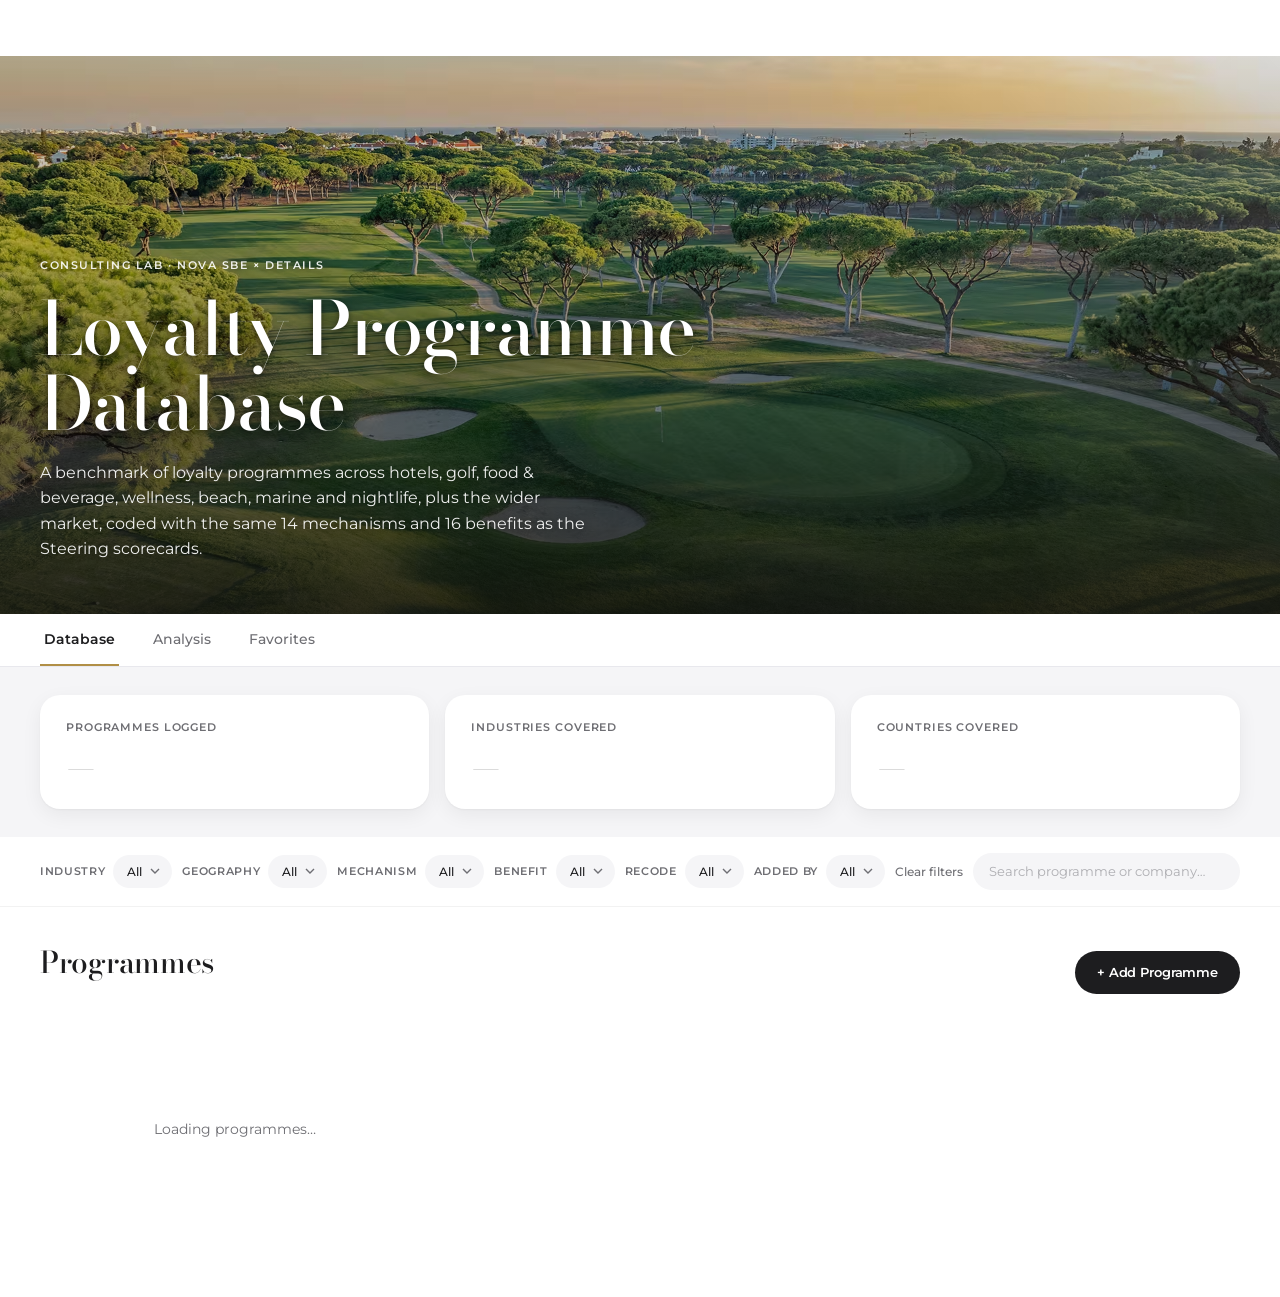
==== index.html @ a4a6e3a8 "Programme page, favorites and database aligned with steering names and scorecard tiers; client-facin" ====
<!DOCTYPE html>
<html lang="en">
<head>
<meta charset="UTF-8" />
<meta name="viewport" content="width=device-width, initial-scale=1.0" />
<title>Database · Details Loyalty Hub</title>
<link rel="stylesheet" href="assets/style.css" />
</head>
<body>

<div id="nav-root"></div>

<header class="hero">
  <img src="assets/hero/from-golf-court.avif" alt="Golf course" />
  <div class="hero-content">
    <div class="hero-eyebrow">Consulting Lab · Nova SBE × Details</div>
    <h1 class="hero-title">Loyalty Programme Database</h1>
    <p class="hero-body">A benchmark of loyalty programmes across hotels, golf, food &amp; beverage, wellness, beach, marine and nightlife, plus the wider market, coded with the same 14 mechanisms and 16 benefits as the Steering scorecards.</p>
  </div>
</header>

<div class="lab-tabs-wrap group-tabs">
  <div class="lab-tabs">
    <span class="lab-tab active">Database</span>
    <a class="lab-tab" href="analysis.html">Analysis</a>
    <a class="lab-tab" href="favorites.html">Favorites</a>
  </div>
</div>

<section class="kpi-bar">
  <div class="kpi-row" id="kpi-row">
    <div class="kpi-item">
      <div class="kpi-label">Programmes Logged</div>
      <div class="kpi-value" id="kpi-total">—</div>
    </div>
    <div class="kpi-item">
      <div class="kpi-label">Industries Covered</div>
      <div class="kpi-value" id="kpi-industries">—</div>
    </div>
    <div class="kpi-item">
      <div class="kpi-label">Countries Covered</div>
      <div class="kpi-value" id="kpi-countries">—</div>
    </div>
  </div>
</section>

<div class="filter-bar-wrap">
  <div class="filter-bar">
    <div class="filter-group">
      <span class="filter-label">Industry</span>
      <select class="filter-select" id="filter-industry"><option value="">All</option></select>
    </div>
    <div class="filter-group">
      <span class="filter-label">Geography</span>
      <select class="filter-select" id="filter-geography"><option value="">All</option></select>
    </div>
    <div class="filter-group">
      <span class="filter-label">Mechanism</span>
      <select class="filter-select" id="filter-type"><option value="">All</option></select>
    </div>
    <div class="filter-group">
      <span class="filter-label">Benefit</span>
      <select class="filter-select" id="filter-benefit"><option value="">All</option></select>
    </div>
    <div class="filter-group" hidden>
      <span class="filter-label">Recode</span>
      <select class="filter-select" id="filter-recode"><option value="">All</option></select>
    </div>
    <div class="filter-group" hidden>
      <span class="filter-label">Added by</span>
      <select class="filter-select" id="filter-added-by"><option value="">All</option></select>
    </div>
    <button class="btn-clear-filters" id="btn-clear-filters" type="button">Clear filters</button>
    <input class="search-input" id="search-input" type="search" placeholder="Search programme or company…" />
  </div>
</div>

<section class="section">
  <div class="section-head">
    <h2 class="section-title">Programmes</h2>
    <div style="display:flex; align-items:center; gap:18px;">
      <span class="section-count" id="section-count"></span>
      <button class="btn-primary" id="btn-add-programme" type="button">+ Add Programme</button>
    </div>
  </div>
  <div id="card-grid" class="compact-card-grid">
    <div class="loading-state">Loading programmes…</div>
  </div>
</section>

<div id="add-programme-root"></div>

<script type="module" src="assets/database.js"></script>
</body>
</html>
---- assets/style.css ----
@import url('https://fonts.googleapis.com/css2?family=Bodoni+Moda:ital,wght@0,400;0,500;0,600;1,400&family=Montserrat:wght@300;400;500;600;700&display=swap');

*, *::before, *::after { box-sizing: border-box; margin: 0; padding: 0; }

:root {
  --bg: #FFFFFF;
  --surface: #FFFFFF;
  --surface-alt: #F5F5F7;
  --dark: #1D1D1F;
  --accent: #B18F46;
  --accent-rgb: 177, 143, 70;
  --meeting: #86775F;
  --meeting-rgb: 134, 119, 95;
  --accent-mid: #93753A;
  --accent-light: #F5EFE1;
  --muted: #6E6E73;
  --muted-light: #AEAEB2;
  --border: #E8E8ED;
  --white: #FFFFFF;
  --red: #D70015;
  --red-light: #FFEEEE;
  --yellow: #B7791F;
  --yellow-light: #FCF1DC;
  --green: #1E7A34;
  --green-light: #E8F5E9;
  --nav-h: 56px;
  --radius: 10px;
  --radius-lg: 20px;
  --shadow: 0 1px 2px rgba(0,0,0,0.04), 0 6px 20px rgba(0,0,0,0.06);
  --shadow-hover: 0 16px 40px rgba(0,0,0,0.12);
  --transition: 0.24s cubic-bezier(0.4, 0, 0.2, 1);
  --font-display: 'Bodoni Moda', Georgia, serif;
  --font-body: 'Montserrat', -apple-system, BlinkMacSystemFont, sans-serif;
}

html { scroll-behavior: smooth; }
body {
  font-family: var(--font-body);
  background: var(--bg);
  color: var(--dark);
  font-size: 14px;
  line-height: 1.6;
  -webkit-font-smoothing: antialiased;
  padding-top: var(--nav-h);
}
a { color: inherit; text-decoration: none; }
img { display: block; width: 100%; height: 100%; object-fit: cover; }
button { cursor: pointer; border: none; background: none; font: inherit; color: inherit; }
input, select, textarea { font: inherit; color: inherit; }
ul { list-style: none; }

.wrap { max-width: 1280px; margin: 0 auto; padding: 0 40px; }

/* ---------- Nav ---------- */
/* Slim top bar at every screen size — the menu button opens the nav drawer (see
   below); the drawer itself, not this bar, holds the actual page links. */
.nav {
  position: fixed; top: 0; left: 0; right: 0; height: 56px;
  background: rgba(255,255,255,0.8); backdrop-filter: blur(20px) saturate(1.6);
  -webkit-backdrop-filter: blur(20px) saturate(1.6);
  box-shadow: 0 1px 0 rgba(0,0,0,0.06);
  z-index: 200;
  display: flex; align-items: center;
}
.nav-inner { width: 100%; margin: 0 auto; padding: 0 20px; display: flex; align-items: center; justify-content: space-between; gap: 24px; }
.nav-left { display: flex; align-items: center; gap: 14px; }
.nav-menu-btn { width: 32px; height: 32px; display: flex; align-items: center; justify-content: center; border-radius: 8px; transition: background var(--transition); }
.nav-menu-btn:hover { background: var(--surface-alt); }
.nav-logo { display: inline-flex; align-items: center; gap: 10px; font-family: var(--font-display); font-size: 19px; font-weight: 600; letter-spacing: -0.01em; color: var(--dark); white-space: nowrap; }
.nav-logo span { color: var(--accent); }
.nav-logo-icon { display: flex; flex-direction: column; justify-content: center; gap: 3px; width: 18px; }
.nav-logo-icon i { display: block; height: 2px; border-radius: 1px; background: var(--dark); }
.nav-logo-icon i:nth-child(1) { width: 100%; }
.nav-logo-icon i:nth-child(2) { width: 70%; }
.nav-logo-icon i:nth-child(3) { width: 100%; }
.nav-right { display: flex; align-items: center; gap: 14px; }

.identity-btn {
  display: flex; align-items: center; gap: 8px;
  padding: 5px 14px 5px 5px; border: none; border-radius: 24px;
  background: var(--surface-alt); transition: background var(--transition);
}
.identity-btn:hover { background: #EAEAEC; }
.identity-avatar {
  width: 26px; height: 26px; border-radius: 50%; background: var(--accent);
  color: var(--white); font-size: 12px;
  display: flex; align-items: center; justify-content: center; font-weight: 700;
  overflow: hidden;
}
.identity-avatar img { width: 100%; height: 100%; object-fit: cover; display: block; }
.identity-name { font-size: 13px; font-weight: 500; color: var(--dark); }

/* ---------- Identity modal ---------- */
.modal-overlay {
  position: fixed; inset: 0; background: rgba(0,0,0,0.35); backdrop-filter: blur(6px);
  display: flex; align-items: center; justify-content: center; z-index: 500; padding: 20px;
}
.modal-overlay[hidden] { display: none; }
.identity-modal {
  background: var(--surface); border-radius: var(--radius-lg); padding: 48px 40px;
  max-width: 420px; width: 100%; text-align: center; box-shadow: var(--shadow-hover);
}
.identity-modal h2 { font-family: var(--font-display); font-size: 30px; font-weight: 500; letter-spacing: -0.01em; margin-bottom: 8px; }
.identity-modal p { color: var(--muted); font-size: 13px; margin-bottom: 28px; }
.identity-grid { display: grid; grid-template-columns: 1fr 1fr; gap: 10px; }
.identity-pick {
  display: flex; flex-direction: column; align-items: center; gap: 8px;
  padding: 18px 8px; border: none; border-radius: var(--radius);
  background: var(--surface-alt); transition: background var(--transition), transform var(--transition);
}
.identity-pick:hover { background: var(--accent-light); transform: translateY(-2px); }
.identity-pick .identity-avatar { width: 36px; height: 36px; font-size: 15px; }
.identity-pick span { font-size: 13px; font-weight: 500; }

/* ---------- Cross-page navigation smoothing ---------- */
/* Same-origin link clicks get a soft cross-fade instead of the default hard white
   flash — a pure progressive enhancement (unsupported browsers just keep the normal
   instant navigation, nothing to feature-detect). The hero additionally gets its own
   transition-name below so, across the three Loyalty Programs pages that all share it,
   the browser treats it as the SAME element continuing across the navigation (its size/
   position animate) rather than cross-fading the whole hero away and back in — that's
   what actually makes switching between Database/Analysis/Favorites feel seamless
   rather than just softened. */
@view-transition {
  navigation: auto;
}

/* ---------- Hero ---------- */
.hero { position: relative; height: 62vh; min-height: 420px; max-height: 620px; overflow: hidden; view-transition-name: page-hero; }
.hero img { width: 100%; height: 100%; object-fit: cover; }
.hero::after {
  content: ''; position: absolute; inset: 0;
  background: linear-gradient(180deg, rgba(20,19,16,0.15) 0%, rgba(20,19,16,0.35) 40%, rgba(20,19,16,0.88) 100%);
}
.hero-content { position: absolute; z-index: 1; bottom: 0; left: 0; right: 0; padding: 0 40px 52px; color: var(--white); max-width: 1280px; margin: 0 auto; }
.hero-eyebrow { font-size: 11px; font-weight: 600; letter-spacing: 0.14em; text-transform: uppercase; color: rgba(255,255,255,0.9); margin-bottom: 16px; text-shadow: 0 1px 10px rgba(0,0,0,0.5); }
.hero-title { font-family: var(--font-display); font-size: clamp(42px, 6vw, 74px); font-weight: 500; line-height: 1.02; letter-spacing: -0.02em; margin-bottom: 18px; max-width: 760px; text-shadow: 0 2px 6px rgba(0,0,0,0.5), 0 8px 30px rgba(0,0,0,0.6); }
.hero-body { font-size: 16px; font-weight: 400; color: rgba(255,255,255,0.92); max-width: 560px; line-height: 1.6; text-shadow: 0 1px 10px rgba(0,0,0,0.45); }

/* ---------- KPI bar ---------- */
.kpi-bar { background: var(--surface-alt); padding: 28px 40px; }
.kpi-row { display: grid; grid-template-columns: repeat(auto-fit, minmax(180px, 1fr)); gap: 16px; max-width: 1280px; margin: 0 auto; }
.kpi-item { background: var(--surface); border-radius: var(--radius-lg); padding: 24px 26px; box-shadow: var(--shadow); }
.kpi-label { font-size: 11px; font-weight: 600; letter-spacing: 0.08em; text-transform: uppercase; color: var(--muted); margin-bottom: 10px; }
.kpi-value { font-family: var(--font-display); font-size: 38px; font-weight: 500; letter-spacing: -0.01em; line-height: 1; color: var(--dark); }

/* ---------- Filter bar ---------- */
.filter-bar-wrap { background: rgba(255,255,255,0.85); backdrop-filter: blur(16px); -webkit-backdrop-filter: blur(16px); box-shadow: 0 1px 0 rgba(0,0,0,0.05); position: sticky; top: var(--nav-h); z-index: 90; }
.filter-bar { display: flex; align-items: center; gap: 10px; padding: 16px 40px; flex-wrap: wrap; max-width: 1280px; margin: 0 auto; }
.filter-group { display: flex; align-items: center; gap: 8px; }
.filter-label { font-size: 11px; font-weight: 600; letter-spacing: 0.06em; text-transform: uppercase; color: var(--muted); white-space: nowrap; }
.filter-select {
  padding: 7px 30px 7px 14px; border: none; border-radius: 20px;
  font-size: 12px; font-weight: 500; color: var(--dark); background: var(--surface-alt) url('data:image/svg+xml;utf8,<svg xmlns="http://www.w3.org/2000/svg" width="10" height="6"><path d="M1 1l4 4 4-4" stroke="%236E6E73" stroke-width="1.4" fill="none"/></svg>') no-repeat right 12px center;
  appearance: none; -webkit-appearance: none; cursor: pointer; max-width: 190px;
}
.search-input {
  flex: 1; min-width: 180px; max-width: 300px; padding: 8px 16px; border: none;
  border-radius: 20px; font-size: 13px; background: var(--surface-alt); outline: none; color: var(--dark);
  transition: background var(--transition); margin-left: auto;
}
.search-input:focus { background: #EAEAEC; }

/* ---------- Data & Insights: Scope multi-select filter + Type legend ---------- */
.scope-filter { position: relative; }
#scope-filter-btn { background-image: none; padding-right: 14px; }
.scope-filter-panel {
  position: absolute; top: calc(100% + 6px); left: 0; z-index: 95; min-width: 280px; max-width: 340px;
  max-height: 340px; overflow-y: auto; background: var(--surface); border: 1px solid var(--border);
  border-radius: var(--radius); padding: 14px; box-shadow: 0 12px 32px rgba(0,0,0,0.14);
}
.type-legend-wrap { max-width: 1280px; margin: 0 auto 4px; padding: 0 40px; }
.type-legend { font-size: 12px; color: var(--muted); line-height: 1.7; }
.type-legend-item { border-bottom: 1px dotted var(--muted-light); }
.type-legend-sep { color: var(--muted-light); }

/* Lightweight CSS-only tooltip (native title/cursor:help is too unreliable across
   browsers to show a real definition on hover) — used for Information Type
   definitions, both in the compact legend and on each Insight's Type badge. */
.has-tooltip, .type-legend-item { position: relative; cursor: default; }
.has-tooltip:hover::after, .type-legend-item:hover::after {
  content: attr(data-tooltip); position: absolute; bottom: 100%; left: 50%;
  transform: translateX(-50%); margin-bottom: 8px; z-index: 60;
  background: var(--dark); color: #fff; padding: 8px 12px; border-radius: 8px;
  font-size: 12px; font-weight: 400; line-height: 1.4; white-space: normal;
  width: max-content; max-width: 220px; text-align: center;
  box-shadow: 0 8px 20px rgba(0,0,0,0.18); pointer-events: none;
}
.has-tooltip:hover::before, .type-legend-item:hover::before {
  content: ''; position: absolute; bottom: 100%; left: 50%; transform: translateX(-50%);
  margin-bottom: 3px; z-index: 60; border: 5px solid transparent; border-top-color: var(--dark);
  pointer-events: none;
}
.has-tooltip[data-tooltip=""]:hover::after, .has-tooltip[data-tooltip=""]:hover::before,
.type-legend-item[data-tooltip=""]:hover::after, .type-legend-item[data-tooltip=""]:hover::before { content: none; }

/* Information Type field (Add/Edit Insight): the chips ARE the selector — see all
   types, hover one for its definition (via .has-tooltip above), click to pick. */
.insight-type-selector { display: flex; flex-wrap: wrap; gap: 6px; margin-top: 2px; }
.insight-type-chip {
  padding: 6px 13px; border-radius: 999px; background: var(--surface-alt); color: var(--muted);
  font-size: 12px; font-weight: 600; cursor: pointer; border: 1px solid transparent;
}
.insight-type-chip:hover { background: var(--border); color: var(--dark); }
.insight-type-chip.active { background: var(--dark); color: #fff; }
.search-input::placeholder { color: var(--muted-light); }
.btn-clear-filters { font-size: 12px; font-weight: 500; color: var(--muted); white-space: nowrap; }
.btn-clear-filters:hover { color: var(--dark); }

/* ---------- Buttons ---------- */
.btn-primary {
  display: inline-flex; align-items: center; gap: 8px; background: var(--dark); color: var(--white);
  padding: 11px 22px; border-radius: 24px; font-size: 13px; letter-spacing: -0.01em; font-weight: 600;
  transition: background var(--transition), transform var(--transition);
}
.btn-primary:hover { background: var(--accent); }
.btn-outline {
  display: inline-flex; align-items: center; gap: 8px; padding: 10px 22px; border: 1.5px solid var(--dark);
  border-radius: 24px; font-size: 13px; letter-spacing: -0.01em; font-weight: 600; color: var(--dark);
  transition: background var(--transition), color var(--transition); background: transparent;
}
.btn-outline:hover { background: var(--dark); color: var(--white); }
.btn-sm { padding: 6px 16px; font-size: 11px; flex-shrink: 0; }
.btn-text { font-size: 13px; font-weight: 500; color: var(--muted); transition: color var(--transition); }
.btn-text:hover { color: var(--dark); }
.btn-danger-text { font-size: 13px; color: var(--red); }
.btn-danger-text:hover { text-decoration: underline; }

/* ---------- Section shell ---------- */
.section { padding: 32px 40px 56px; max-width: 1280px; margin: 0 auto; }
.section-head { display: flex; align-items: baseline; justify-content: space-between; gap: 16px; margin-bottom: 24px; flex-wrap: wrap; }
.section-title { font-family: var(--font-display); font-size: 30px; font-weight: 500; letter-spacing: -0.01em; color: var(--dark); }
.section-count { font-size: 12px; color: var(--muted); }

.empty-state { text-align: center; padding: 80px 20px; color: var(--muted); }
.empty-state p { font-size: 14px; margin-top: 8px; }
.empty-state .em-title { font-family: var(--font-display); font-size: 24px; font-weight: 500; color: var(--dark); }

/* ---------- Modal / Add Programme form ---------- */
.modal-overlay.form-overlay { align-items: flex-start; padding: 40px 20px; overflow-y: auto; }
.form-modal {
  background: var(--surface); border-radius: var(--radius-lg); max-width: 880px; width: 100%;
  box-shadow: var(--shadow-hover); margin: auto;
}
.form-modal-head { display: flex; align-items: center; justify-content: space-between; padding: 26px 36px; }
.form-modal-head h2 { font-family: var(--font-display); font-size: 24px; font-weight: 500; letter-spacing: -0.005em; }
.form-modal-close { font-size: 22px; color: var(--muted); line-height: 1; padding: 4px; }
.form-modal-close:hover { color: var(--dark); }
.form-modal-body { padding: 8px 36px 32px; max-height: 70vh; overflow-y: auto; }
.form-modal-foot { display: flex; align-items: center; justify-content: flex-end; gap: 12px; padding: 20px 36px; background: var(--surface-alt); border-radius: 0 0 var(--radius-lg) var(--radius-lg); }

.form-section-label {
  font-size: 11px; font-weight: 700; letter-spacing: 0.06em; text-transform: uppercase;
  color: var(--accent); margin: 28px 0 14px;
}
.form-section-label:first-child { margin-top: 0; }
.form-grid { display: grid; grid-template-columns: 1fr 1fr; gap: 14px 16px; }
.form-field { display: flex; flex-direction: column; gap: 6px; }
.form-field[hidden] { display: none; } /* [hidden] alone loses the specificity tie against .form-field's own display */
.form-field.full { grid-column: 1 / -1; }
.form-field label { font-size: 12px; font-weight: 500; color: var(--muted); letter-spacing: -0.005em; }
.form-field input, .form-field select, .form-field textarea {
  padding: 10px 14px; border: none; border-radius: var(--radius);
  background: var(--surface-alt); font-size: 13px; color: var(--dark); outline: none;
  transition: background var(--transition), box-shadow var(--transition); width: 100%;
}
.form-field select {
  appearance: none; -webkit-appearance: none;
  background-image: url('data:image/svg+xml;utf8,<svg xmlns="http://www.w3.org/2000/svg" width="10" height="6"><path d="M1 1l4 4 4-4" stroke="%236E6E73" stroke-width="1.4" fill="none"/></svg>');
  background-repeat: no-repeat; background-position: right 14px center;
}
.form-field textarea { resize: vertical; min-height: 64px; font-family: inherit; }
.form-field input:focus, .form-field select:focus, .form-field textarea:focus { background: var(--white); box-shadow: 0 0 0 2px var(--dark); }

/* ---------- Rich-text field (Add/Edit Insight: Main Insight / Source Detail) ---------- */
.rich-text-toolbar { display: flex; gap: 4px; margin-bottom: 6px; }
.rich-text-toolbar button {
  padding: 5px 10px; border-radius: 6px; background: var(--surface-alt); color: var(--muted);
  font-size: 12px; font-weight: 600; cursor: pointer;
}
.rich-text-toolbar button:hover { background: var(--border); color: var(--dark); }
.rich-text-editable {
  padding: 12px 14px; border-radius: var(--radius); background: var(--surface-alt);
  font-size: 13px; color: var(--dark); line-height: 1.6; overflow-y: auto; max-height: 340px;
}
.rich-text-editable:focus { background: var(--white); box-shadow: 0 0 0 2px var(--dark); outline: none; }
/* Belt-and-suspenders on top of the paste-as-plain-text handler in richText.js: any
   inline font-family/size that still makes it into the DOM (legacy saved content,
   an edge case the paste handler misses) is overridden so every field always
   renders in the app's one editor font, never something brought in from outside. */
.rich-text-editable, .rich-text-editable *,
.rich-text-display, .rich-text-display * { font-family: inherit !important; font-size: inherit !important; }
.rich-text-editable p { margin: 0 0 10px; }
.rich-text-editable p:last-child { margin-bottom: 0; }
.rich-text-editable ul, .rich-text-editable ol { margin: 0 0 10px 20px; }
.rich-text-editable ul { list-style: disc; } /* the app resets ul{list-style:none} globally */
.rich-text-editable ol { list-style: decimal; }
.rich-text-editable li { margin-bottom: 2px; }

/* Read-only rendering of the same rich content on the Insight Detail page */
.rich-text-display { font-size: 14px; line-height: 1.6; color: var(--dark); }
.rich-text-display p { margin: 0 0 12px; }
.rich-text-display p:last-child { margin-bottom: 0; }
.rich-text-display ul, .rich-text-display ol { margin: 0 0 12px 20px; }
.rich-text-display ul { list-style: disc; }
.rich-text-display ol { list-style: decimal; }
.rich-text-display li { margin-bottom: 2px; }

/* ---------- Source picker (Add/Edit Insight: searchable combobox) ---------- */
.source-picker { position: relative; }
.source-picker-controls { display: flex; align-items: center; gap: 8px; }
.source-picker-controls #source-search { flex: 1; min-width: 0; }
.source-picker-controls .source-picker-sort {
  flex: none; width: auto; max-width: 150px; padding: 7px 26px 7px 12px; border: none; border-radius: 20px;
  font-size: 12px; font-weight: 500; color: var(--dark); background: var(--surface-alt) url('data:image/svg+xml;utf8,<svg xmlns="http://www.w3.org/2000/svg" width="10" height="6"><path d="M1 1l4 4 4-4" stroke="%236E6E73" stroke-width="1.4" fill="none"/></svg>') no-repeat right 10px center;
  appearance: none; -webkit-appearance: none; cursor: pointer;
}
.source-picker-dropdown {
  position: absolute; top: calc(100% + 4px); left: 0; right: 0; z-index: 40;
  max-height: 260px; overflow-y: auto; background: var(--white); border-radius: var(--radius);
  box-shadow: 0 12px 32px rgba(0,0,0,0.14);
}
.source-picker-option { padding: 9px 14px; cursor: pointer; }
.source-picker-option:hover, .source-picker-option.active { background: var(--surface-alt); }
.source-picker-option-name { font-size: 13px; color: var(--dark); }
.source-picker-option-meta { font-size: 11px; color: var(--muted); margin-top: 2px; }
.source-picker-empty { padding: 10px 14px; font-size: 12px; color: var(--muted); }
.source-picker-group-label {
  padding: 8px 14px 4px; font-size: 10px; font-weight: 600; letter-spacing: 0.04em;
  text-transform: uppercase; color: var(--muted-light);
}

/* ---------- Visual/Evidence upload (Add/Edit Insight: optional image) ---------- */
.visual-evidence-drop {
  border: 1.5px dashed var(--border); border-radius: var(--radius); padding: 24px;
  text-align: center; background: var(--surface-alt); cursor: pointer;
}
.visual-evidence-drop.drag-over { border-color: var(--dark); background: var(--white); }
.visual-evidence-drop p { font-size: 13px; color: var(--muted); margin: 0 0 4px; }
.visual-evidence-browse { color: var(--accent); text-decoration: underline; }
.visual-evidence-preview img { max-width: 100%; max-height: 280px; border-radius: var(--radius); display: block; background: var(--surface-alt); }
.visual-evidence-preview .btn-text { margin-top: 8px; }

.tier-rows { display: flex; flex-direction: column; gap: 10px; }
.tier-row { display: grid; grid-template-columns: 1fr 160px auto; gap: 12px; align-items: center; }
.tier-row input { padding: 9px 14px; border: none; border-radius: var(--radius); background: var(--surface-alt); font-size: 13px; outline: none; }
.tier-row input:focus { box-shadow: 0 0 0 2px var(--dark); background: var(--white); }
.tier-remove { color: var(--muted); font-size: 18px; padding: 4px 8px; }
.tier-remove:hover { color: var(--red); }
.btn-add-tier { align-self: flex-start; font-size: 12px; font-weight: 600; color: var(--accent); background: var(--accent-light); padding: 8px 16px; border-radius: 20px; margin-top: 4px; }
.btn-add-tier:hover { background: #EDE1C6; }

.tier-row-v2 { display: grid; grid-template-columns: 1.4fr 90px 70px 1.1fr 1.3fr 1.4fr auto; gap: 10px; align-items: center; }
.tier-row-v2 input, .tier-row-v2 select {
  padding: 9px 12px; border: none; border-radius: var(--radius); background: var(--surface-alt);
  font-size: 12px; outline: none; width: 100%;
}
.tier-row-v2 input:focus, .tier-row-v2 select:focus { box-shadow: 0 0 0 2px var(--dark); background: var(--white); }

.feature-row { display: grid; grid-template-columns: 1fr auto; gap: 12px; align-items: center; }
.feature-row input { padding: 9px 14px; border: none; border-radius: var(--radius); background: var(--surface-alt); font-size: 13px; outline: none; width: 100%; }
.feature-row input:focus { box-shadow: 0 0 0 2px var(--dark); background: var(--white); }

.mech-block { padding: 16px; background: var(--surface-alt); border-radius: var(--radius); margin-bottom: 4px; }

/* ---------- Likes ---------- */
.like-chip { display: inline-flex; align-items: center; gap: 4px; }
.like-heart {
  display: inline-flex; align-items: center; gap: 3px; padding: 3px 6px; border-radius: 12px;
  font-size: 11px; color: var(--muted); transition: background var(--transition), transform var(--transition);
}
.like-heart:hover { background: var(--surface-alt); transform: scale(1.08); }
.heart-icon { display: block; flex-shrink: 0; }
.heart-count { font-weight: 600; font-size: 10px; }
.record-tier-table .like-heart { padding: 3px 6px; }
.like-target-display { font-size: 14px; font-weight: 600; padding: 10px 14px; background: var(--surface-alt); border-radius: var(--radius); }

.form-error { font-size: 12px; color: var(--red); background: var(--red-light); padding: 10px 14px; border-radius: var(--radius); margin-bottom: 16px; }
.form-error[hidden] { display: none; }

/* ---------- Record sheet (programme detail) ---------- */
.record-head {
  background: var(--surface); padding: 40px 40px 28px;
}
.record-head-inner { max-width: 1280px; margin: 0 auto; }
.record-back { font-size: 13px; font-weight: 500; color: var(--muted); margin-bottom: 18px; display: inline-flex; align-items: center; gap: 6px; }
.record-back:hover { color: var(--dark); }
.record-top { display: flex; align-items: flex-start; justify-content: space-between; gap: 20px; flex-wrap: wrap; }
.record-title { font-family: var(--font-display); font-size: 38px; font-weight: 500; letter-spacing: -0.01em; margin-bottom: 6px; }
.record-sub { font-size: 13px; color: var(--muted); }
.record-actions { display: flex; gap: 10px; }

.record-body { max-width: 1280px; margin: 0 auto; padding: 32px 40px 100px; }
.record-block { background: var(--surface); border-radius: var(--radius-lg); box-shadow: var(--shadow); padding: 28px 30px; margin-bottom: 18px; }
.record-block h3 { font-family: var(--font-display); font-size: 19px; font-weight: 500; letter-spacing: -0.005em; color: var(--accent); margin-bottom: 20px; }
.record-grid { display: grid; grid-template-columns: repeat(2, 1fr); gap: 20px 28px; }
.record-field { display: flex; flex-direction: column; gap: 5px; }
.record-field.full { grid-column: 1 / -1; }
.record-field label { font-size: 10px; font-weight: 600; letter-spacing: 0.06em; text-transform: uppercase; color: var(--muted); }
.record-field .value { font-size: 14px; color: var(--dark); min-height: 20px; overflow-wrap: anywhere; }
.record-field .value.empty { color: var(--muted-light); font-style: italic; }
.record-field.editing input, .record-field.editing select, .record-field.editing textarea {
  padding: 9px 12px; border: none; border-radius: var(--radius);
  background: var(--surface-alt); font-size: 13px; outline: none; width: 100%;
}
.record-field.editing input:focus, .record-field.editing select:focus, .record-field.editing textarea:focus { box-shadow: 0 0 0 2px var(--dark); background: var(--white); }
.record-field.editing select { appearance: none; -webkit-appearance: none; background-image: url('data:image/svg+xml;utf8,<svg xmlns="http://www.w3.org/2000/svg" width="10" height="6"><path d="M1 1l4 4 4-4" stroke="%236E6E73" stroke-width="1.4" fill="none"/></svg>'); background-repeat: no-repeat; background-position: right 12px center; }

.record-tier-table { width: 100%; border-collapse: collapse; }
.record-tier-table th { text-align: left; font-size: 10px; font-weight: 600; letter-spacing: 0.06em; text-transform: uppercase; color: var(--muted); padding: 0 12px 10px; }
.record-tier-table td { padding: 12px; font-size: 13px; }
.record-tier-table tbody tr:nth-child(odd) { background: var(--surface-alt); }
.record-tier-table tbody tr:first-child td { border-top-left-radius: var(--radius); border-bottom-left-radius: var(--radius); }
.record-tier-table tbody tr td:first-child { border-top-left-radius: var(--radius); border-bottom-left-radius: var(--radius); }
.record-tier-table tbody tr td:last-child { border-top-right-radius: var(--radius); border-bottom-right-radius: var(--radius); }
.record-tier-table .tier-order-num { color: var(--muted); }

.loading-state, .error-state { text-align: center; padding: 100px 20px; color: var(--muted); }
.error-state { color: var(--red); }

/* ---------- Coming soon placeholder ---------- */
.placeholder-hero { padding: 140px 40px 160px; text-align: center; }
.placeholder-hero .tag { font-size: 11px; font-weight: 600; letter-spacing: 0.14em; text-transform: uppercase; color: var(--muted); margin-bottom: 20px; }
.placeholder-hero h1 { font-family: var(--font-display); font-size: clamp(38px, 6vw, 62px); font-weight: 400; letter-spacing: -0.02em; margin-bottom: 20px; }
.placeholder-hero p { color: var(--muted); font-size: 15px; max-width: 460px; margin: 0 auto; line-height: 1.7; }

/* ---------- Toast ---------- */
.toast {
  position: fixed; bottom: 28px; left: 50%; transform: translateX(-50%) translateY(20px);
  background: var(--dark); color: var(--white); padding: 14px 26px; border-radius: 24px;
  font-size: 13px; font-weight: 500; z-index: 600; opacity: 0; pointer-events: none; transition: all var(--transition);
  box-shadow: var(--shadow-hover);
}
.toast.show { opacity: 1; transform: translateX(-50%) translateY(0); }
.toast.error { background: var(--red); }

/* ---------- Generic badges ---------- */
.badge {
  display: inline-flex; align-items: center; font-size: 10px; font-weight: 600;
  letter-spacing: 0.04em; text-transform: uppercase; padding: 5px 12px; border-radius: 20px;
  white-space: nowrap;
}
.badge-green { color: var(--accent); background: var(--accent-light); }
.badge-muted { color: var(--muted); background: var(--surface-alt); }
.badge-red { color: var(--red); background: var(--red-light); }
.badge-yellow { color: var(--yellow); background: var(--yellow-light); }
.badge-meeting { color: var(--meeting); background: rgba(var(--meeting-rgb), 0.14); }
.badge-dark { color: var(--white); background: var(--dark); }

/* ---------- Page header (utility pages: Sources, Figures, Tasks) ---------- */
.page-header { padding: 36px 40px 22px; background: var(--surface); }
.page-header-inner { max-width: 1280px; margin: 0 auto; display: flex; align-items: flex-end; justify-content: space-between; gap: 20px; flex-wrap: wrap; }
.page-header h1 { font-family: var(--font-display); font-size: clamp(30px, 4.5vw, 46px); font-weight: 500; letter-spacing: -0.01em; margin-bottom: 8px; }
.page-header p { color: var(--muted); font-size: 13px; max-width: 640px; }

/* Compact variant — pages built around one big full-height canvas (the map)
   need the chrome above it kept to a minimum; the full .page-header is right
   for a page that's mostly a scrolling list (Settings, Sources, Figures). */
.page-header-compact { padding: 16px 40px; }
.page-header-compact .page-header-inner { align-items: center; }
.page-header-compact h1 { font-size: clamp(19px, 2.2vw, 23px); margin-bottom: 2px; }
.page-header-compact p { font-size: 12px; max-width: 520px; }

/* ---------- Source / Figure list rows ---------- */
.list-rows { display: flex; flex-direction: column; gap: 14px; }
a.list-row { transition: transform var(--transition), box-shadow var(--transition); }
a.list-row:hover { box-shadow: 0 6px 20px rgba(0,0,0,0.08); transform: translateY(-1px); }
.list-row { background: var(--surface); border-radius: var(--radius-lg); box-shadow: var(--shadow); padding: 18px 22px; }
.list-row-top { display: flex; align-items: flex-start; justify-content: space-between; gap: 14px; margin-bottom: 8px; }
/* Sans-serif, not the editorial display face — a scannable research-tool list, not a
   magazine. Applies wherever .list-row is still used (Sources, Saved Reports, the
   Source Detail page's own Insights list); Favorites and Data & Insights have moved
   to .compact-card below and don't use this class any more. */
.list-row-title { font-family: var(--font-body); font-size: 15px; font-weight: 600; letter-spacing: -0.002em; }
.list-row-body { font-size: 13px; color: var(--dark); line-height: 1.7; }
.list-row-meta { display: flex; flex-wrap: wrap; gap: 6px 16px; margin-top: 12px; font-size: 11px; color: var(--muted); }
.list-row-meta a { color: var(--accent); font-weight: 500; }
.figure-value { font-family: var(--font-display); font-size: 30px; font-weight: 500; letter-spacing: -0.01em; color: var(--dark); line-height: 1; }

/* ---------- Compact card (Programmes database) ----------
   Programmes are the primary objects browsed here, so they stay card-based — just
   denser than the old .programme-card: smaller padding, a sans-serif title (not the
   editorial display face), a small logo/initial and one secondary line, badges for
   the rest. A narrower minmax than a plain 4-up grid so ~3 columns fit at typical
   widths, without hard-coding a column count that breaks on other viewports. */
.compact-card-grid { display: grid; grid-template-columns: repeat(auto-fill, minmax(320px, 1fr)); gap: 14px; }
.compact-card {
  display: block; background: var(--surface); border-radius: var(--radius); box-shadow: var(--shadow);
  padding: 14px 16px; cursor: pointer; text-decoration: none; color: inherit;
  transition: transform var(--transition), box-shadow var(--transition);
}
.compact-card:hover { box-shadow: var(--shadow-hover); transform: translateY(-2px); }
.compact-card-head { display: flex; align-items: flex-start; gap: 10px; }
.compact-card-logo, .compact-card-logo-fallback { width: 30px; height: 30px; border-radius: 8px; flex-shrink: 0; }
.compact-card-logo { overflow: hidden; background: transparent; }
.compact-card-logo img { width: 100%; height: 100%; object-fit: contain; }
.compact-card-logo-fallback {
  background: var(--surface-alt); color: var(--muted); font-family: var(--font-body);
  font-size: 12px; font-weight: 700; display: flex; align-items: center; justify-content: center;
}
.compact-card-body { min-width: 0; flex: 1; }
.compact-card-title {
  font-family: var(--font-body); font-size: 13.5px; font-weight: 600; line-height: 1.4; color: var(--dark);
  display: -webkit-box; -webkit-line-clamp: 2; -webkit-box-orient: vertical; overflow: hidden;
}
.compact-card-sub { font-size: 11.5px; color: var(--muted); margin-top: 3px; white-space: nowrap; overflow: hidden; text-overflow: ellipsis; }
.compact-card-meta { display: flex; flex-wrap: wrap; gap: 5px; margin-top: 9px; }
.compact-card-meta .badge { font-size: 9px; padding: 3px 8px; }

/* ---------- Library row (Favorites, Data & Insights) ----------
   No card/container per item on purpose — a research-library reading list, not a
   dashboard grid: one horizontal row, a hairline separator, generous whitespace.
   Hover adds a soft highlight (affordance that the row is clickable) without ever
   boxing an individual row in a border. */
.lib-list { display: flex; flex-direction: column; }
.lib-row {
  display: flex; align-items: center; gap: 14px;
  padding: 13px 10px; margin: 0 -10px; border-bottom: 1px solid var(--border);
  cursor: pointer; text-decoration: none; color: inherit; border-radius: var(--radius);
  transition: background var(--transition);
}
.lib-row:hover { background: var(--surface-alt); }
.lib-row:last-child { border-bottom: none; }
.lib-row-logo, .lib-row-logo-fallback { width: 32px; height: 32px; border-radius: 8px; flex-shrink: 0; }
.lib-row-logo { overflow: hidden; background: var(--surface-alt); }
.lib-row-logo img { width: 100%; height: 100%; object-fit: contain; }
.lib-row-logo-fallback {
  background: var(--surface-alt); color: var(--muted); font-family: var(--font-body);
  font-size: 13px; font-weight: 700; display: flex; align-items: center; justify-content: center;
}
.lib-row-body { min-width: 0; flex: 1; }
.lib-row-title {
  font-family: var(--font-body); font-size: 14px; font-weight: 600; color: var(--dark); line-height: 1.4;
  overflow: hidden; text-overflow: ellipsis; white-space: nowrap;
}
.lib-row-sub { font-size: 12px; color: var(--muted); margin-top: 2px; overflow: hidden; text-overflow: ellipsis; white-space: nowrap; }
.lib-row-meta { flex-shrink: 0; display: flex; align-items: center; gap: 6px; }
.lib-row-meta .badge { font-size: 9px; padding: 3px 8px; }

/* ---------- Favorites: entries inside the detail modal (openFavoriteDetailModal) ----------
   The overview is .compact-card above; this is what a card expands into on click. */
.favorite-entries { margin-top: 14px; display: flex; flex-direction: column; gap: 12px; }
.favorite-entry { padding-top: 12px; border-top: 1px solid var(--border); }
.favorite-entry:first-child { padding-top: 0; border-top: none; }
.favorite-entry-head { display: flex; align-items: center; flex-wrap: wrap; gap: 8px; margin-bottom: 6px; }
.favorite-entry-person { font-size: 11px; font-weight: 700; letter-spacing: 0.04em; text-transform: uppercase; color: var(--accent-mid); }
.favorite-entry-desc { font-size: 13px; color: var(--dark); line-height: 1.6; }
.favorite-entry-notes { font-size: 12px; color: var(--muted); line-height: 1.6; margin-top: 4px; }
.favorite-programme-link { color: var(--accent); }
.favorite-programme-link:hover { text-decoration: underline; }

/* ---------- Agenda (meetings + deliverables) ---------- */
.agenda-month-label { font-size: 11px; font-weight: 700; letter-spacing: 0.1em; text-transform: uppercase; color: var(--muted); margin: 28px 0 12px; }
.agenda-month-label:first-child { margin-top: 0; }
.agenda-row {
  display: flex; align-items: center; gap: 18px; padding: 16px 20px; background: var(--surface);
  border-radius: var(--radius-lg); box-shadow: var(--shadow); margin-bottom: 8px;
}
.agenda-date-block { width: 54px; text-align: center; flex-shrink: 0; }
.agenda-date-day { font-family: var(--font-display); font-size: 23px; font-weight: 600; line-height: 1; }
.agenda-date-mon { font-size: 10px; font-weight: 600; letter-spacing: 0.06em; text-transform: uppercase; color: var(--muted); }
.agenda-info { flex: 1; min-width: 0; }
.agenda-title { font-size: 14px; font-weight: 600; margin-bottom: 3px; }
.agenda-sub { font-size: 12px; color: var(--muted); }
.agenda-countdown { font-size: 11px; font-weight: 500; color: var(--muted); white-space: nowrap; }
.agenda-countdown.soon { color: var(--accent); font-weight: 700; }

/* ---------- Meeting polls ---------- */
.poll-card { background: var(--surface); border-radius: var(--radius-lg); box-shadow: var(--shadow); padding: 24px 26px; margin-bottom: 14px; }
.poll-card.closed { opacity: 0.6; }
.poll-head { display: flex; align-items: flex-start; justify-content: space-between; gap: 14px; margin-bottom: 6px; }
.poll-title { font-family: var(--font-display); font-size: 20px; font-weight: 500; letter-spacing: -0.005em; }
.poll-desc { font-size: 12px; color: var(--muted); margin-bottom: 16px; }

/* When2Meet-style availability grid: one column per day, one row per slot. */
.poll-grid-wrap { overflow-x: auto; padding-bottom: 4px; }
.poll-grid { border-collapse: separate; border-spacing: 4px; }
.poll-grid-corner { min-width: 52px; }
.poll-grid-daycol { min-width: 56px; text-align: center; padding-bottom: 6px; }
.poll-grid-day-label { display: flex; flex-direction: column; line-height: 1.3; margin-bottom: 4px; }
.poll-grid-day-label span:first-child { font-size: 9px; font-weight: 700; letter-spacing: 0.06em; text-transform: uppercase; color: var(--muted); }
.poll-grid-day-label span:last-child { font-family: var(--font-display); font-size: 16px; font-weight: 600; color: var(--dark); }
.poll-grid-day-toggle { font-size: 9px; font-weight: 600; color: var(--accent-mid); background: var(--accent-light); padding: 3px 8px; border-radius: 10px; white-space: nowrap; }
.poll-grid-day-toggle:hover { background: #EDE1C6; }
.poll-grid-time { font-size: 11px; color: var(--muted); font-weight: 500; white-space: nowrap; padding-right: 8px; text-align: right; }
.poll-grid-cell-wrap { padding: 0; }
.poll-grid-cell {
  width: 48px; height: 28px; border-radius: 6px; background: var(--surface-alt);
  font-size: 11px; font-weight: 700; color: var(--accent-mid);
  transition: transform var(--transition), box-shadow var(--transition);
}
.poll-grid-cell:hover:not(:disabled) { transform: scale(1.08); box-shadow: var(--shadow); }
.poll-grid-cell.mine { box-shadow: inset 0 0 0 2px var(--dark); }
.poll-grid-cell:disabled { cursor: default; }

.poll-top { display: flex; align-items: center; flex-wrap: wrap; gap: 8px; margin-bottom: 16px; }
.poll-top-label { font-size: 10px; font-weight: 700; letter-spacing: 0.06em; text-transform: uppercase; color: var(--muted); }
.poll-top-chip { font-size: 11px; font-weight: 600; color: var(--accent-mid); background: var(--accent-light); padding: 5px 12px; border-radius: 14px; white-space: nowrap; }
.poll-actions { display: flex; align-items: center; gap: 16px; margin-top: 18px; padding-top: 16px; border-top: 1px solid var(--border); }
.poll-actions .btn-primary { margin-left: auto; }

.schedule-suggestions { display: flex; flex-direction: column; gap: 8px; }
.schedule-suggestion {
  display: flex; align-items: center; gap: 12px; width: 100%; padding: 12px 16px;
  background: var(--surface-alt); border-radius: var(--radius); text-align: left;
  transition: background var(--transition);
}
.schedule-suggestion:hover { background: var(--accent-light); }
.schedule-suggestion-rank {
  width: 20px; height: 20px; border-radius: 50%; background: var(--dark); color: var(--white);
  font-size: 11px; font-weight: 700; display: flex; align-items: center; justify-content: center; flex-shrink: 0;
}
.schedule-suggestion-main { flex: 1; min-width: 0; display: flex; flex-direction: column; gap: 2px; }
.schedule-suggestion-label { font-weight: 500; font-size: 13px; }
.schedule-suggestion-count { font-size: 11px; color: var(--muted); font-weight: 400; }
.schedule-suggestion-names { font-size: 11px; color: var(--muted); white-space: nowrap; overflow: hidden; text-overflow: ellipsis; }

/* ---------- Tasks list ---------- */
.task-row {
  display: flex; align-items: center; gap: 16px; padding: 16px 20px; background: var(--surface);
  border-radius: var(--radius-lg); box-shadow: var(--shadow); margin-bottom: 8px; flex-wrap: wrap;
  transition: padding var(--transition), opacity var(--transition);
}
.task-main { flex: 1; min-width: 180px; }
.task-title { font-size: 14px; font-weight: 600; margin-bottom: 4px; }
.task-assignees { font-size: 12px; color: var(--muted); }
.task-due { font-size: 12px; color: var(--muted); white-space: nowrap; }
.task-status-select {
  padding: 6px 26px 6px 12px; border: none; border-radius: 16px; font-size: 11px; font-weight: 500;
  background: var(--surface-alt) url('data:image/svg+xml;utf8,<svg xmlns="http://www.w3.org/2000/svg" width="10" height="6"><path d="M1 1l4 4 4-4" stroke="%236E6E73" stroke-width="1.4" fill="none"/></svg>') no-repeat right 10px center;
  appearance: none; -webkit-appearance: none; cursor: pointer;
}
.task-status-select.status-todo { background-color: var(--red-light); color: var(--red); }
.task-status-select.status-in_progress { background-color: var(--yellow-light); color: var(--yellow); }
.task-status-select.status-done { background-color: var(--green-light); color: var(--green); }
.task-status-select.status-cancelled { background-color: var(--surface-alt); color: var(--muted); }
.task-remove { color: var(--muted); font-size: 16px; padding: 4px 6px; }
.task-remove:hover { color: var(--red); }

/* Tasks due outside the current + next week: same info, lighter footprint so the
   list stays scannable instead of listing every distant task at full weight. */
.task-row.compact { padding: 8px 20px; opacity: 0.75; }
.task-row.compact .task-title { font-size: 12px; margin-bottom: 2px; }
.task-row.compact .task-assignees { display: none; }
.task-row.compact .badge { padding: 3px 9px; font-size: 9px; }
.task-row.compact .task-due { font-size: 11px; }
.task-row.compact .task-status-select { padding: 4px 22px 4px 10px; font-size: 10px; }
.checkbox-row { display: flex; flex-wrap: wrap; gap: 10px 18px; }
.checkbox-item { display: flex; align-items: center; gap: 7px; font-size: 13px; }
.checkbox-row-with-all { display: flex; align-items: flex-start; gap: 14px; }
.checkbox-row-with-all .checkbox-row { flex: 1; }
.checkbox-row-with-all .select-all-toggle { flex-shrink: 0; white-space: nowrap; padding-top: 1px; }
.checkbox-item input { width: 15px; height: 15px; accent-color: var(--accent); }

/* ---------- Weekly Reports ---------- */
.report-period-row { display: flex; align-items: flex-end; gap: 16px; flex-wrap: wrap; }
.report-period-row .btn-primary { height: 38px; }
.report-block { background: var(--surface); border-radius: var(--radius-lg); box-shadow: var(--shadow); padding: 24px 26px; margin-bottom: 14px; }
.report-block h3 { font-family: var(--font-display); font-size: 18px; font-weight: 500; letter-spacing: -0.005em; color: var(--accent); margin-bottom: 12px; }
.report-block textarea {
  width: 100%; padding: 12px 14px; border: none; border-radius: var(--radius); background: var(--surface-alt);
  font-size: 13px; font-family: inherit; line-height: 1.6; resize: vertical; outline: none;
}
.report-block textarea:focus { box-shadow: 0 0 0 2px var(--dark); background: var(--white); }

/* ---------- Questions & Support Needed ---------- */
.question-row {
  display: flex; align-items: center; gap: 16px; padding: 16px 20px; background: var(--surface);
  border-radius: var(--radius-lg); box-shadow: var(--shadow); margin-bottom: 8px; flex-wrap: wrap;
}
.question-row.answered { opacity: 0.7; }
.question-main { flex: 1; min-width: 220px; }
.question-text { font-size: 14px; font-weight: 600; margin-bottom: 4px; }
.question-meta { font-size: 12px; color: var(--muted); }

/* ---------- Settings: custom option chips ---------- */
.settings-block { background: var(--surface); border-radius: var(--radius-lg); box-shadow: var(--shadow); padding: 28px 30px; max-width: 640px; }
.settings-block h3 { font-family: var(--font-display); font-size: 20px; font-weight: 500; letter-spacing: -0.005em; margin-bottom: 4px; }
.settings-hint { font-size: 12px; color: var(--muted); margin-bottom: 20px; }
.chip-row { display: flex; flex-wrap: wrap; gap: 8px; margin-bottom: 20px; }
.chip { display: inline-flex; align-items: center; gap: 8px; padding: 6px 8px 6px 14px; background: var(--surface-alt); border-radius: 20px; font-size: 12px; font-weight: 500; }
.chip button { color: var(--muted); font-size: 15px; padding: 2px 4px; line-height: 1; }
.chip button:hover { color: var(--red); }
.settings-add-row { display: flex; gap: 10px; }
/* min-width: 0 overrides the flex-item default of min-width: auto — without it, a
   text input's intrinsic width refuses to shrink below content size, so this row
   (input + button) ran past a narrow viewport's edge instead of the input shrinking
   to fit, widening the whole page. */
.settings-add-row input, .settings-add-row select { flex: 1; min-width: 0; padding: 10px 14px; border: none; border-radius: var(--radius); background: var(--surface-alt); font-size: 13px; outline: none; }
.settings-add-row input:focus, .settings-add-row select:focus { box-shadow: 0 0 0 2px var(--dark); background: var(--white); }
.settings-note-input { max-width: 260px; }

/* ---------- Settings: grouped-by-area layout, lifecycle chips, Navigation/Team/Pinned cards ---------- */
.settings-jump-nav { gap: 22px; }
.settings-jump-nav a { font-size: 13px; font-weight: 500; color: var(--muted); }
.settings-jump-nav a:hover { color: var(--dark); }
.settings-cards { display: flex; flex-direction: column; gap: 20px; }
.settings-chip.inactive { opacity: 0.5; }

/* ---------- Settings: locked-by-default ---------- */
.settings-lock-banner {
  max-width: 1280px; margin: 20px auto 0; padding: 0 40px;
  font-size: 12px; color: var(--muted);
}
#settings-content.settings-locked { pointer-events: none; opacity: 0.55; user-select: none; }
.settings-chip.inactive span:first-child { text-decoration: line-through; }
.chip .chip-action { background: none; border: none; color: var(--muted-light); font-size: 10px; font-weight: 500; padding: 2px 3px; cursor: pointer; white-space: nowrap; }
.chip .chip-action:hover { color: var(--muted); }
.chip .chip-action-danger:hover { color: var(--red); }
.settings-chip-note { cursor: help; color: var(--muted-light); font-size: 11px; }

/* ---------- Settings: Members (photo + rename) ---------- */
.team-member-list { display: flex; flex-direction: column; gap: 2px; margin-bottom: 20px; }
.team-member-row { display: flex; align-items: center; gap: 14px; padding: 10px 4px; border-bottom: 1px solid var(--surface-alt); }
.team-member-row:last-child { border-bottom: none; }
.team-member-row.inactive { opacity: 0.55; }
.team-member-avatar {
  flex: none; width: 40px; height: 40px; border-radius: 50%; background: var(--accent);
  color: var(--white); font-size: 15px; font-weight: 700; overflow: hidden;
  display: flex; align-items: center; justify-content: center;
}
.team-member-avatar img { width: 100%; height: 100%; object-fit: cover; display: block; }
.team-member-main { flex: 1; min-width: 0; }
.team-member-name { font-size: 13px; font-weight: 600; color: var(--dark); margin-bottom: 4px; }
.team-member-actions { display: flex; flex-wrap: wrap; gap: 4px 12px; }
.team-member-actions .btn-text { font-size: 11px; padding: 0; color: var(--muted); }
.team-member-actions .btn-text:hover { color: var(--dark); }

.settings-nav-row { display: flex; align-items: center; gap: 14px; padding: 10px 0; border-bottom: 1px solid var(--border); }
.settings-nav-row:last-child { border-bottom: none; }
.settings-nav-key { font-family: monospace; font-size: 11px; color: var(--muted-light); width: 80px; flex-shrink: 0; }
.settings-nav-row input { flex: 1; min-width: 0; padding: 8px 12px; border: none; border-radius: var(--radius); background: var(--surface-alt); font-size: 13px; outline: none; }

.settings-pinned-list { display: flex; flex-direction: column; gap: 6px; }
.settings-pinned-row { display: flex; align-items: center; justify-content: space-between; padding: 8px 12px; background: var(--surface-alt); border-radius: var(--radius); font-size: 13px; }
.settings-pinned-actions { display: flex; align-items: center; gap: 4px; }
.settings-pinned-actions button:disabled { opacity: 0.3; cursor: default; }

/* ---------- Programme cover image (Programme Detail page) ----------
   Small and unboxed on purpose: most of these are brand logos on a transparent
   background, so a cropped/bordered photo-style frame looks wrong. object-fit:
   contain keeps the whole mark visible with no visible edge behind it. */
.record-logo { width: 60px; height: 60px; flex-shrink: 0; }
.record-logo img { width: 100%; height: 100%; object-fit: contain; object-position: left center; }

/* ---------- Nav drawer (openable/closable at every screen size) ---------- */
.nav-drawer-overlay {
  position: fixed; inset: 0; background: rgba(0,0,0,0.35); backdrop-filter: blur(4px);
  z-index: 300; display: flex;
}
.nav-drawer-overlay[hidden] { display: none; }
.nav-drawer {
  width: 78%; max-width: 320px; height: 100%; background: var(--surface);
  box-shadow: var(--shadow-hover); padding: 20px; display: flex; flex-direction: column;
  overflow-y: auto;
  animation: drawer-in 0.24s cubic-bezier(0.4, 0, 0.2, 1);
}
@keyframes drawer-in { from { transform: translateX(-100%); } to { transform: translateX(0); } }
.nav-drawer-head { display: flex; align-items: center; justify-content: space-between; margin-bottom: 24px; padding: 0 4px; }
.nav-drawer-close { font-size: 24px; color: var(--muted); line-height: 1; padding: 4px; }
.nav-drawer-close:hover { color: var(--dark); }
.nav-drawer-links { display: flex; flex-direction: column; gap: 2px; }
.nav-drawer-links a { padding: 11px 14px; border-radius: var(--radius); font-size: 14px; font-weight: 500; color: var(--dark); }
.nav-drawer-links a:hover { background: var(--surface-alt); }
.nav-drawer-links a.active { background: var(--accent-light); color: var(--accent-mid); font-weight: 600; }
.nav-drawer-links a.nav-link-child { margin-left: 16px; font-size: 13px; font-weight: 400; color: var(--muted); }
.nav-drawer-links a.nav-link-child.active { color: var(--accent-mid); font-weight: 600; }

/* ---------- Calendar: milestone strip ---------- */
.milestone-strip { display: flex; align-items: center; gap: 8px; flex-wrap: wrap; padding-bottom: 4px; }
.milestone-chip {
  display: inline-flex; align-items: center; gap: 8px; padding: 8px 14px; background: var(--surface);
  border-radius: 20px; box-shadow: var(--shadow); font-size: 12px; white-space: nowrap;
  transition: transform var(--transition), box-shadow var(--transition);
}
.milestone-chip:hover { transform: translateY(-1px); box-shadow: var(--shadow-hover); }
.milestone-chip.completed { opacity: 0.55; }
.milestone-chip-date { font-weight: 700; color: var(--accent); }
.milestone-chip-title { color: var(--dark); font-weight: 500; }
.milestone-chip-check { color: var(--accent); font-weight: 700; }
.milestone-chip-arrow { color: var(--muted-light); font-size: 13px; }
.milestone-strip-empty { font-size: 13px; color: var(--muted); padding: 6px 0 12px; }
.milestone-strip-add { flex-shrink: 0; }

/* ---------- Calendar: agenda/month view toggle ---------- */
.view-toggle { display: inline-flex; background: var(--surface-alt); border-radius: 20px; padding: 3px; gap: 2px; }
.view-toggle button { font-size: 12px; font-weight: 600; padding: 7px 16px; border-radius: 16px; color: var(--muted); transition: background var(--transition), color var(--transition); }
.view-toggle button.active { background: var(--dark); color: var(--white); }

/* ---------- Calendar: cancelled occurrences ---------- */
.agenda-row.cancelled, .task-row.cancelled { opacity: 0.5; }
.agenda-row.cancelled .agenda-title, .task-row.cancelled .task-title { text-decoration: line-through; }
.agenda-date-window { font-size: 11px; font-weight: 600; color: var(--accent); line-height: 1.3; padding-top: 4px; }
.agenda-row, .task-row { cursor: pointer; }

/* ---------- Calendar: scope chooser ---------- */
.scope-options { display: flex; flex-direction: column; gap: 10px; }
.scope-option { display: flex; align-items: center; gap: 10px; font-size: 13px; padding: 10px 12px; background: var(--surface-alt); border-radius: var(--radius); cursor: pointer; }
.scope-option input { accent-color: var(--accent); width: 15px; height: 15px; }

/* ---------- Calendar: month view ---------- */
.month-header { display: flex; align-items: center; justify-content: center; gap: 20px; margin-bottom: 18px; }
.month-label { font-family: var(--font-display); font-size: 20px; font-weight: 500; min-width: 180px; text-align: center; }
.month-nav { font-size: 16px; color: var(--muted); padding: 6px 12px; border-radius: 50%; background: var(--surface-alt); }
.month-nav:hover:not(:disabled) { background: var(--accent-light); color: var(--accent-mid); }
.month-nav:disabled { opacity: 0.3; cursor: default; }
.month-weekdays { display: grid; grid-template-columns: repeat(7, 1fr); gap: 6px; margin-bottom: 6px; }
.month-weekdays div { text-align: center; font-size: 10px; font-weight: 600; letter-spacing: 0.06em; text-transform: uppercase; color: var(--muted); }
.month-grid { display: grid; grid-template-columns: repeat(7, 1fr); gap: 6px; }
.month-cell { min-height: 88px; background: var(--surface-alt); border-radius: var(--radius); padding: 8px; cursor: pointer; transition: background var(--transition); display: flex; flex-direction: column; }
.month-cell:hover { background: var(--accent-light); }
.month-cell.empty { background: transparent; cursor: default; }
.month-cell.today { box-shadow: inset 0 0 0 2px var(--accent); }
.month-cell.today .month-cell-num { color: var(--accent); font-weight: 700; }
.month-cell.selected { box-shadow: 0 0 0 2px var(--dark); }
.month-cell-num { font-size: 12px; font-weight: 600; margin-bottom: 4px; }
.month-cell-pills { display: flex; flex-direction: column; gap: 2px; }
.month-pill {
  font-size: 9px; font-weight: 600; padding: 2px 5px; border-radius: 5px; line-height: 1.5;
  white-space: nowrap; overflow: hidden; text-overflow: ellipsis;
}
.month-pill-meeting { background: rgba(var(--meeting-rgb), 0.16); color: var(--meeting); }
.month-pill-deliverable { background: var(--yellow-light); color: var(--yellow); }
.month-pill-milestone { background: var(--red-light); color: var(--red); }
.month-pill-task { background: var(--surface); color: var(--muted); }
.month-pill.cancelled-pill { opacity: 0.55; text-decoration: line-through; }
.month-pill-more { background: transparent; color: var(--muted-light); padding: 2px 5px 0; }
.month-day-detail { margin-top: 18px; }
.month-day-label { font-size: 11px; font-weight: 700; letter-spacing: 0.1em; text-transform: uppercase; color: var(--muted); margin-bottom: 10px; }
.month-day-empty { font-size: 13px; color: var(--muted); margin-top: 18px; }

/* ---------- Portfolio Map ---------- */
/* Layout: a slim filter/legend/list sidebar beside a full-height map canvas — the
   map itself is the point, so it gets almost all the vertical space rather than
   sharing it with a big hero photo (page.html uses the compact .page-header, not
   .hero, for exactly this reason). Category colour is the validated palette from
   assets/mapData.js — see that file's comment for why colour is never the only
   identity signal (legend + filters + the info panel's text label back it up). */
/* A flex column exactly viewport-height (minus the fixed nav), so the map
   canvas claims every pixel not used by the compact header — no magic-number
   height guess to keep in sync with the header's actual rendered size. */
.map-page-shell {
  display: flex; flex-direction: column;
  height: calc(100vh - var(--nav-h));
  min-height: 560px;
}
.map-page {
  display: flex;
  flex: 1;
  min-height: 480px;
  border-top: 1px solid var(--border);
}
.map-sidebar {
  width: 320px; flex: none; display: flex; flex-direction: column;
  border-right: 1px solid var(--border); background: var(--surface);
  overflow: hidden;
}
.map-sidebar-section { padding: 18px 20px; }
.map-sidebar-section + .map-sidebar-section { border-top: 1px solid var(--border); }
.map-sidebar-grow { flex: 1; display: flex; flex-direction: column; overflow: hidden; padding-bottom: 0; }
.map-search { width: 100%; }
.map-sidebar-label {
  font-size: 11px; font-weight: 600; letter-spacing: 0.08em; text-transform: uppercase;
  color: var(--muted); margin-bottom: 12px; display: flex; align-items: center; gap: 6px;
}
.map-total-count { color: var(--muted-light); font-weight: 500; text-transform: none; letter-spacing: 0; }

.map-legend { display: flex; flex-direction: column; gap: 2px; }
.map-legend-item {
  display: flex; align-items: center; gap: 10px; padding: 7px 8px; border-radius: 8px;
  background: none; border: none; text-align: left; width: 100%;
  transition: background var(--transition), opacity var(--transition);
}
.map-legend-item:hover { background: var(--surface-alt); }
.map-legend-item.inactive { opacity: 0.35; }
.map-legend-dot { width: 9px; height: 9px; border-radius: 50%; flex: none; }
.map-legend-label { font-size: 13px; font-weight: 500; color: var(--dark); flex: 1; }
.map-legend-count { font-size: 11px; color: var(--muted-light); font-variant-numeric: tabular-nums; }

.map-asset-list { flex: 1; overflow-y: auto; display: flex; flex-direction: column; gap: 1px; }
.map-list-item {
  display: flex; align-items: center; gap: 10px; padding: 9px 20px;
  background: none; border: none; text-align: left; width: 100%;
  transition: background var(--transition);
}
.map-list-item:hover, .map-list-item.active { background: var(--surface-alt); }
.map-list-dot { width: 7px; height: 7px; border-radius: 50%; flex: none; }
.map-list-text { display: flex; flex-direction: column; gap: 1px; min-width: 0; }
.map-list-name { font-size: 12.5px; font-weight: 500; color: var(--dark); white-space: nowrap; overflow: hidden; text-overflow: ellipsis; }
.map-list-loc { font-size: 11px; color: var(--muted); white-space: nowrap; overflow: hidden; text-overflow: ellipsis; }
.map-list-empty { padding: 20px; font-size: 12.5px; color: var(--muted); }

.map-canvas-wrap { position: relative; flex: 1; }
#map-canvas { width: 100%; height: 100%; background: #F5F5F3; }
/* Leaflet's container is keyboard-focusable (arrow keys pan) and gets the
   browser's default blue focus ring — replaced with a subtle inset one that
   matches the rest of the site instead of a stray rectangle, kept (not
   removed) so keyboard users still see where focus is. */
.leaflet-container:focus { outline: 2px solid rgba(var(--accent-rgb), 0.35); outline-offset: -2px; }
.leaflet-tile-pane { filter: saturate(0.85); }

.map-region-jump {
  position: absolute; top: 16px; left: 16px; z-index: 400;
  display: flex; background: var(--surface); border-radius: 20px; padding: 3px;
  box-shadow: var(--shadow); gap: 2px;
}
.map-region-btn {
  padding: 7px 16px; border: none; border-radius: 17px; background: none;
  font-size: 12px; font-weight: 500; color: var(--muted); transition: background var(--transition), color var(--transition);
}
.map-region-btn.active { background: var(--dark); color: var(--white); }
.map-region-btn:not(.active):hover { background: var(--surface-alt); }

.map-info-panel {
  background: var(--surface); border-radius: var(--radius-lg); box-shadow: var(--shadow-hover);
  max-width: 380px; width: 100%; padding: 28px 26px; position: relative;
}
.map-info-close {
  position: absolute; top: 16px; right: 16px; width: 28px; height: 28px; border-radius: 50%;
  background: var(--surface-alt); color: var(--muted); font-size: 18px; line-height: 1;
  display: flex; align-items: center; justify-content: center; border: none;
}
.map-info-close:hover { background: var(--border); color: var(--dark); }
.map-info-cats { display: flex; flex-wrap: wrap; gap: 6px; margin-bottom: 14px; padding-right: 30px; }
.map-info-cat-chip {
  font-size: 10px; font-weight: 600; letter-spacing: 0.04em; text-transform: uppercase;
  padding: 3px 9px; border-radius: 12px; border: 1px solid; background: none;
}
.map-info-title { font-family: var(--font-display); font-size: 24px; font-weight: 500; letter-spacing: -0.01em; margin-bottom: 4px; }
.map-info-loc { font-size: 13px; color: var(--muted); margin-bottom: 14px; }
.map-info-notes { font-size: 13px; color: var(--dark); line-height: 1.6; margin-bottom: 14px; }
.map-info-confidence { font-size: 11.5px; color: var(--muted-light); font-style: italic; margin-bottom: 16px; line-height: 1.5; }
.map-info-link { display: inline-flex; text-decoration: none; }

/* Individual asset dot — a divIcon (Leaflet.markercluster only clusters Marker
   instances, not vector circleMarkers), styled to read exactly like the old
   circleMarker did. Leaflet's default .leaflet-div-icon box (white bg + grey
   border) is reset first. */
.map-dot-icon-wrap { background: none; border: none; }
.map-dot-icon {
  display: block; border-radius: 50%; box-sizing: border-box;
  border-color: #FFFFFF; box-shadow: 0 1px 3px rgba(0,0,0,0.28);
}
/* Multi-category dot: the SVG pie fills the circle, so this variant drops the
   flat background and just clips the SVG + draws the same white ring. */
.map-dot-icon-pie { overflow: hidden; background: none; }
.map-dot-icon-pie svg { display: block; }

/* Cluster icon — a small donut chart of the categories inside it, so zooming
   out never hides "there's also a hotel here" behind a single dominant colour;
   zooming past disableClusteringAtZoom splits it back into real asset dots. */
.map-cluster-wrap { background: none; border: none; }
.map-cluster-icon {
  position: relative; display: flex; align-items: center; justify-content: center;
  filter: drop-shadow(0 2px 6px rgba(0,0,0,0.18));
}
.map-cluster-icon svg { display: block; }
.map-cluster-count {
  position: absolute; inset: 0; display: flex; align-items: center; justify-content: center;
  font-family: var(--font-body); font-size: 12px; font-weight: 700; color: var(--dark);
  font-variant-numeric: tabular-nums; pointer-events: none;
}

/* ---------- Responsive ---------- */
@media (max-width: 860px) {
  .wrap, .section, .record-body, .record-head-inner { padding-left: 20px; padding-right: 20px; }
  .hero-content, .kpi-bar, .filter-bar { padding-left: 20px; padding-right: 20px; }
  .page-header, .page-header-inner, .type-legend-wrap { padding-left: 20px; padding-right: 20px; }
  .page-header { padding-left: 20px; padding-right: 20px; }
  .form-grid, .record-grid { grid-template-columns: 1fr; }
  .tier-row { grid-template-columns: 1fr 110px auto; }
  .tier-row-v2 { grid-template-columns: 1fr 1fr; }
  .tier-row-v2 > button { grid-column: 1 / -1; justify-self: end; }
  .agenda-row, .task-row { flex-wrap: wrap; }
  .map-page-shell { height: auto; }
  .map-page { flex-direction: column; height: auto; }
  .map-sidebar { width: 100%; border-right: none; border-bottom: 1px solid var(--border); max-height: 360px; }
  .map-canvas-wrap { height: 60vh; min-height: 380px; }
  .poll-grid-cell { width: 38px; height: 26px; }
  .poll-grid-daycol, .poll-grid-corner { min-width: 42px; }
  .month-cell { padding: 5px; min-height: 72px; }
  .month-label { min-width: 0; font-size: 16px; }
  .month-pill { font-size: 8px; padding: 1px 4px; }
}
@media (max-width: 480px) {
  .identity-grid { grid-template-columns: 1fr 1fr; }
  .kpi-row { grid-template-columns: 1fr; }
}

/* ================= My Laboratory ================= */
/* Segmented workspace model: Explore / Relate / Tiers / Saved. Only one workspace
   renders at a time — this is a continuous research surface, not a stack of
   dashboards, so containers/cards are used only where they aid grouping or
   interaction, never as decoration. */

/* ---------- Compact filter row: active filters only, everything else behind one
   button — lives inline in the workspace tabs row (see .lab-tabs-action), not its
   own header block. ---------- */
.lab-filter-row { display: flex; align-items: center; flex-wrap: wrap; gap: 8px; }
.filter-chips { display: flex; flex-wrap: wrap; gap: 6px; }
.filter-chip {
  display: inline-flex; align-items: center; gap: 6px; padding: 5px 8px 5px 12px; border-radius: 20px;
  background: var(--accent-light); color: var(--accent-mid); font-size: 11.5px; font-weight: 500;
}
.filter-chip button { color: var(--accent-mid); font-size: 14px; line-height: 1; opacity: 0.7; padding: 2px; }
.filter-chip button:hover { opacity: 1; }
.filter-add-wrap { position: relative; }
.filter-add-btn { font-size: 11.5px; font-weight: 500; color: var(--muted); padding: 6px 12px; border-radius: 20px; background: var(--surface-alt); }
.filter-add-btn:hover { color: var(--dark); background: var(--border); }
.filter-add-panel {
  position: absolute; top: calc(100% + 8px); right: 0; z-index: 95; width: 340px; max-height: 420px; overflow-y: auto;
  background: var(--surface); border: 1px solid var(--border); border-radius: var(--radius); padding: 16px;
  box-shadow: 0 16px 40px rgba(0,0,0,0.14); display: flex; flex-direction: column; gap: 16px;
}
.filter-add-panel[hidden] { display: none; } /* [hidden] alone loses the specificity tie against this rule's own display */
.filter-add-field-label { font-size: 10.5px; font-weight: 600; letter-spacing: 0.05em; text-transform: uppercase; color: var(--muted); margin-bottom: 8px; }
.filter-add-field .checkbox-row { gap: 8px 14px; }
.filter-add-field .checkbox-item { font-size: 12px; }

.year-range { display: flex; align-items: center; gap: 6px; }
.year-range input {
  width: 62px; padding: 7px 10px; border: none; border-radius: 20px; background: var(--surface-alt);
  font-size: 12px; text-align: center; color: var(--dark); outline: none;
}
.year-range span { font-size: 11px; color: var(--muted-light); }

/* ---------- Segmented workspace navigation ---------- */
.lab-tabs-wrap { border-bottom: 1px solid var(--border); position: sticky; top: var(--nav-h); background: rgba(255,255,255,0.9); backdrop-filter: blur(16px); -webkit-backdrop-filter: blur(16px); z-index: 80; }
/* A group's own cross-page tab row (e.g. Database/Analysis/Favorites) — orientation
   chrome, not a page's primary workspace-switcher, so it scrolls away rather than
   staying pinned; also avoids two sticky bars stacking at the same offset on a page
   (like Analysis) that has both this and its own inner tab row. */
.lab-tabs-wrap.group-tabs { position: static; background: transparent; backdrop-filter: none; -webkit-backdrop-filter: none; }
/* overflow-x lets a tab row wider than the viewport (this page has grown from 4 to 6
   tabs) scroll horizontally within itself instead of forcing the whole page wider —
   scrollbar-width/::-webkit-scrollbar hide it since the row's own edge fade/gesture
   already signals "more this way" without needing a visible track. */
.lab-tabs {
  display: flex; align-items: center; gap: 4px; max-width: 1280px; margin: 0 auto; padding: 0 40px;
  overflow-x: auto; -webkit-overflow-scrolling: touch; scrollbar-width: none;
}
.lab-tabs::-webkit-scrollbar { display: none; }
/* A page-level action (e.g. "+ Add Favourite") living in the same row as a group's tab
   links, pushed to the row's own right edge — one row of chrome instead of a whole
   extra header bar just to hold one button. */
.lab-tabs-action { margin-left: auto; flex-shrink: 0; }
.lab-tab {
  padding: 14px 4px; margin-right: 26px; font-size: 14px; font-weight: 500; color: var(--muted);
  border-bottom: 2px solid transparent; transition: color var(--transition), border-color var(--transition);
  flex-shrink: 0;
}
.lab-tab:hover { color: var(--dark); }
.lab-tab.active { color: var(--dark); border-bottom-color: var(--accent); font-weight: 600; }
/* Sub-sub-tabs (e.g. Analysis's Explore/Relate/... row beneath the Database/Analysis/
   Favorites group row): only the deepest tab row's active tab gets the underline — an
   outer group row followed by another tab row stays bold-only, so the underline always
   points at exactly one, most-specific "you are here". `~` (not `+`) since Analysis has
   its own header content sitting between the two tab rows, not direct adjacency.
   Self-adjusting: a page whose group row has no further tab row after it anywhere
   (Favorites, Sources, ...) keeps the underline on its own active tab, since there it
   IS the deepest row. */
.lab-tabs-wrap.group-tabs:has(~ .lab-tabs-wrap) .lab-tab.active { border-bottom-color: transparent; }

.lab-main { max-width: 1280px; margin: 0 auto; padding: 24px 40px 64px; }
.workspace[hidden] { display: none; }

/* ---------- Workspace primary interaction ---------- */
.workspace-prompt { margin-bottom: 14px; }
.workspace-prompt-label { font-family: var(--font-display); font-size: 19px; font-weight: 500; color: var(--dark); margin-bottom: 10px; }
.control-select-lg { font-size: 14px; padding: 10px 34px 10px 14px; min-width: 220px; }

.relate-xy-row { display: flex; align-items: flex-end; gap: 24px; margin-bottom: 6px; flex-wrap: wrap; }

.try-chips { display: flex; align-items: center; flex-wrap: wrap; gap: 8px; margin: 14px 0 26px; }
.try-chips-label { font-size: 11.5px; color: var(--muted-light); margin-right: 2px; }
.try-chip { font-size: 11.5px; font-weight: 500; padding: 6px 13px; border-radius: 20px; background: var(--surface-alt); color: var(--dark); }
.try-chip:hover { background: var(--accent-light); color: var(--accent-mid); }

/* Right column is a fixed-width inspect sidebar, not a proportional share of the
   row — a chart's own native width (charts.js) is what should decide how much of
   the remaining space it actually fills, not a grid fraction guessing at it, and a
   fixed sidebar never balloons into the near-empty box a wide 1fr one becomes when
   nothing is selected. */
.workspace-secondary-controls { display: flex; flex-wrap: wrap; align-items: flex-end; gap: 10px 20px; margin: 14px 0 14px; }
.workspace-columns { display: grid; grid-template-columns: 1fr 320px; gap: 24px; align-items: start; }

/* ---------- Explore: full-width feature chart + below-the-fold category workspace ---------- */
/* Opt-in only (a handful of charts with few, meaningful categories) — most charts
   stay capped at their native size (see --native-w above) so a sparse one (a small
   heatmap, a short bar list) never stretches into oversized, hard-to-scan cells. */
.chart-card-feature .chart-card-body svg { max-width: none; }
.explore-chart-wrap { max-width: 920px; margin: 0 auto; }
.explore-hint { text-align: center; font-size: 12px; color: var(--muted-light); margin-top: 14px; }

.category-section { margin-top: 32px; padding-top: 28px; border-top: 1px solid var(--border); }
.category-section-head { display: flex; align-items: baseline; justify-content: space-between; gap: 12px; margin-bottom: 20px; flex-wrap: wrap; }
.category-section-title { font-family: var(--font-display); font-size: 22px; font-weight: 500; color: var(--dark); }
.category-section-title .category-section-count { font-family: var(--font-body); font-size: 13px; font-weight: 500; color: var(--muted); margin-left: 8px; }
.category-drilldown-grid { display: grid; grid-template-columns: 1.1fr 0.9fr; gap: 40px; align-items: start; }
.category-breakdown-grid { display: grid; grid-template-columns: 1fr 1fr; gap: 20px 28px; }
.breakdown-block { min-width: 0; }
/* One glanceable shape before the exact-numbers list underneath spells it out —
   deliberately plain and thin so it stays subordinate to the main chart above. */
.mini-stack-bar { display: flex; width: 100%; height: 8px; border-radius: 5px; overflow: hidden; margin-bottom: 10px; background: var(--border); }
.mini-stack-seg { height: 100%; }
.mini-stack-seg:not(:last-child) { border-right: 1px solid var(--surface); }
.category-programme-list-wrap { background: var(--surface-alt); border-radius: var(--radius-lg); padding: 6px 20px; }
.category-programme-list { max-height: 460px; overflow-y: auto; }
.category-programme-list .prog-list-row { padding: 10px 0; }

@media (max-width: 980px) {
  .category-drilldown-grid { grid-template-columns: 1fr; }
}
@media (max-width: 640px) {
  .category-breakdown-grid { grid-template-columns: 1fr; }
}

.tip-banner {
  display: flex; align-items: center; justify-content: space-between; gap: 10px; margin-top: 12px;
  padding: 8px 12px; border-radius: var(--radius); background: var(--accent-light); color: var(--accent-mid); font-size: 11.5px;
}
.tip-dismiss { font-size: 14px; line-height: 1; opacity: 0.7; }
.tip-dismiss:hover { opacity: 1; }

.tiers-view-toggle { margin-bottom: 26px; }

/* ---------- Chart-builder controls ---------- */
.control-row { display: flex; flex-wrap: wrap; align-items: center; gap: 10px 18px; margin-bottom: 18px; }
.control-group { display: flex; flex-direction: column; gap: 4px; }
.control-group[hidden] { display: none; }
.control-group label { font-size: 10px; font-weight: 600; letter-spacing: 0.06em; text-transform: uppercase; color: var(--muted); }
.control-select {
  padding: 7px 30px 7px 12px; border: none; border-radius: 8px; font-size: 12.5px; font-weight: 500;
  color: var(--dark); background: var(--surface-alt) url('data:image/svg+xml;utf8,<svg xmlns="http://www.w3.org/2000/svg" width="10" height="6"><path d="M1 1l4 4 4-4" stroke="%236E6E73" stroke-width="1.4" fill="none"/></svg>') no-repeat right 10px center;
  appearance: none; -webkit-appearance: none; cursor: pointer; min-width: 150px;
}
.control-toggle-group { display: flex; background: var(--surface-alt); border-radius: 8px; padding: 3px; gap: 2px; }
.control-toggle { padding: 6px 12px; border-radius: 6px; font-size: 11.5px; font-weight: 600; color: var(--muted); }
.control-toggle.active { background: var(--white); color: var(--dark); box-shadow: 0 1px 3px rgba(0,0,0,0.1); }

/* ---------- Chart card (title + toolbar + body), used by every Lab ---------- */
.chart-card { margin-top: 4px; }
.chart-card-head { display: flex; align-items: flex-start; justify-content: space-between; gap: 14px; margin-bottom: 14px; flex-wrap: wrap; }
.chart-card-title { font-size: 14px; font-weight: 600; color: var(--dark); }
.chart-card-subtitle { font-size: 11.5px; color: var(--muted); margin-top: 3px; }
/* Save = analytical action (prominent); everything else is a utility tucked under
   one "More" popover — replaces the old six-equal-weight-button toolbar. */
.chart-actions { display: flex; align-items: center; gap: 8px; flex-shrink: 0; }
.btn-save {
  display: flex; align-items: center; gap: 6px; padding: 6px 14px; border-radius: 20px;
  background: var(--accent-light); color: var(--accent-mid); font-size: 12px; font-weight: 600;
  transition: background var(--transition), color var(--transition);
}
.btn-save:hover { background: var(--accent); color: var(--white); }
.btn-save-icon { font-size: 13px; line-height: 1; }
.more-menu-wrap { position: relative; }
.btn-more { width: 28px; height: 28px; border-radius: 50%; color: var(--muted-light); font-size: 14px; letter-spacing: 1px; }
.btn-more:hover { background: var(--surface-alt); color: var(--dark); }
.more-menu {
  position: absolute; top: calc(100% + 6px); right: 0; z-index: 95; min-width: 180px;
  background: var(--surface); border: 1px solid var(--border); border-radius: var(--radius); padding: 6px;
  box-shadow: 0 12px 32px rgba(0,0,0,0.14); display: flex; flex-direction: column;
}
.more-menu[hidden] { display: none; }
.more-menu button { text-align: left; padding: 8px 10px; border-radius: 6px; font-size: 12.5px; color: var(--dark); }
.more-menu button:hover { background: var(--surface-alt); }
.chart-card-body { overflow-x: auto; }
/* Cap each chart to the compact size it was actually designed at (see --native-w in
   assets/charts.js) so a wide chart card on a big monitor doesn't stretch a small
   chart into oversized, hard-to-scan cells. The Expand modal lifts this cap on
   purpose — growing bigger is the point there. */
.chart-card-body svg { width: 100%; max-width: var(--native-w, 640px); height: auto; display: block; }
.chart-modal-body svg { width: 100%; height: auto; display: block; }
.hbar-rect-clickable, .donut-arc-clickable, .heatmap-cell-clickable,
.bar-rect-clickable, .line-point-clickable { cursor: pointer; }
.hbar-rect-clickable:hover, .donut-arc-clickable:hover, .bar-rect-clickable:hover, .heatmap-cell-clickable:hover { opacity: 0.8; }
.chart-card-note { font-size: 11px; color: var(--muted-light); margin-top: 10px; font-style: italic; }
.chart-empty-state { padding: 40px 20px; }

/* ---------- Data / Expand / Save modals ---------- */
.data-modal, .chart-modal, .save-modal {
  background: var(--white); border-radius: var(--radius-lg); box-shadow: var(--shadow-hover);
  width: 100%; max-height: 86vh; display: flex; flex-direction: column;
}
.data-modal { max-width: 760px; }
.chart-modal { max-width: 980px; }
.save-modal { max-width: 440px; padding: 28px 30px; gap: 14px; display: flex; flex-direction: column; }
.save-modal h2 { font-family: var(--font-display); font-size: 20px; font-weight: 500; }
.save-modal p { font-size: 12.5px; color: var(--muted); }
.save-modal-label { font-size: 10.5px; font-weight: 600; letter-spacing: 0.05em; text-transform: uppercase; color: var(--muted); margin-top: 4px; }
.save-modal-optional { text-transform: none; letter-spacing: 0; font-weight: 400; }
.save-modal input, .save-modal textarea {
  padding: 10px 14px; border: none; border-radius: var(--radius); background: var(--surface-alt);
  font-size: 13px; outline: none; font-family: inherit; resize: vertical;
}
.save-modal input:focus, .save-modal textarea:focus { box-shadow: 0 0 0 2px var(--dark); background: var(--white); }
.save-modal-foot { display: flex; justify-content: flex-end; gap: 12px; margin-top: 6px; }

.data-modal-head, .chart-modal-head { display: flex; align-items: flex-start; justify-content: space-between; padding: 22px 28px; flex-shrink: 0; }
.data-modal-head h2 { font-family: var(--font-display); font-size: 18px; font-weight: 500; }
.chart-modal-title { font-family: var(--font-display); font-size: 19px; font-weight: 500; }
.chart-modal-subtitle { font-size: 12px; color: var(--muted); margin-top: 3px; }
.data-modal-body { padding: 0 28px 20px; overflow: auto; }
.chart-modal-body { padding: 8px 32px 32px; overflow: auto; }
.data-modal-foot { display: flex; align-items: center; gap: 14px; padding: 16px 28px; background: var(--surface-alt); border-radius: 0 0 var(--radius-lg) var(--radius-lg); flex-shrink: 0; }
.data-modal-hint { font-size: 11px; color: var(--muted-light); margin-right: auto; }

.data-table { width: 100%; border-collapse: collapse; font-size: 12.5px; }
.data-table th, .data-table td { padding: 8px 12px; text-align: left; border-bottom: 1px solid var(--border); white-space: nowrap; }
.data-table th { position: sticky; top: 0; background: var(--white); font-weight: 600; color: var(--muted); font-size: 10.5px; text-transform: uppercase; letter-spacing: 0.04em; cursor: pointer; }
.data-table th:hover { color: var(--dark); }
.data-table tbody tr:hover { background: var(--surface-alt); }

/* ---------- Programme list modal (click-through "which programmes is this?") ---------- */
.prog-list-count { font-size: 11.5px; color: var(--muted); margin-bottom: 10px; }
.prog-list { display: flex; flex-direction: column; }
.prog-list-row {
  display: flex; align-items: center; justify-content: space-between; gap: 12px;
  padding: 10px 4px; border-bottom: 1px solid var(--border); font-size: 13px; color: var(--dark);
}
.prog-list-row:hover { background: var(--surface-alt); }
.prog-list-name { font-weight: 500; }
.prog-list-company { color: var(--muted); font-size: 11.5px; flex-shrink: 0; }

/* ---------- Category drill-down ---------- */
.drilldown-panel { background: var(--surface-alt); border-radius: var(--radius-lg); padding: 22px 24px; }
.drilldown-empty { color: var(--muted); font-size: 12.5px; }
.drilldown-title { font-size: 15px; font-weight: 600; color: var(--dark); }
/* The programme count itself is the click target — visibly a link, not a hidden
   affordance on the chart mark alone. */
.drill-count-link {
  display: inline-block; margin-top: 4px; font-size: 12.5px; font-weight: 600; color: var(--accent-mid);
  text-decoration: underline; text-underline-offset: 2px;
}
.drill-count-link:hover { color: var(--accent); }
.drill-bridge-link { display: block; margin-top: 10px; font-size: 11.5px; font-weight: 500; color: var(--muted); text-decoration: underline; text-underline-offset: 2px; }
.drill-bridge-link:hover { color: var(--dark); }
.drilldown-block { margin-top: 16px; padding-top: 14px; border-top: 1px solid var(--border); }
.drilldown-block:first-child { margin-top: 0; padding-top: 0; border-top: none; }
.drilldown-block-note { font-weight: 400; text-transform: none; letter-spacing: 0; }
.drilldown-block-label { font-size: 10.5px; font-weight: 600; letter-spacing: 0.05em; text-transform: uppercase; color: var(--muted); margin-bottom: 10px; }
.drilldown-bar-row { display: flex; align-items: baseline; justify-content: space-between; gap: 10px; font-size: 12.5px; padding: 4px 0; }
.drilldown-bar-row .dbr-label { color: var(--dark); font-weight: 500; overflow: hidden; text-overflow: ellipsis; white-space: nowrap; }
.drilldown-bar-row .dbr-pct { color: var(--dark); font-weight: 600; font-variant-numeric: tabular-nums; flex-shrink: 0; }
.distribution-row-clickable { cursor: pointer; }

/* ---------- Mechanisms: mechanism-native card grid ---------- */
.mechanism-grid { display: grid; grid-template-columns: repeat(auto-fill, minmax(150px, 1fr)); gap: 10px; }
.mechanism-grid-spectrum { grid-template-columns: repeat(var(--mech-count, 11), minmax(96px, 1fr)); gap: 8px; overflow-x: auto; padding-bottom: 4px; }
.mechanism-grid-spectrum .mechanism-card { padding: 12px 10px; min-width: 0; display: flex; flex-direction: column; justify-content: flex-start; text-align: left; }
.mechanism-grid-spectrum .mechanism-card-name { font-size: 11.5px; line-height: 1.3; min-height: 3.9em; overflow-wrap: normal; hyphens: manual; }
.mechanism-spectrum { margin-bottom: 10px; }
.mechanism-spectrum-labels { display: flex; justify-content: space-between; font-size: 10.5px; letter-spacing: 0.04em; text-transform: uppercase; color: var(--muted); margin-bottom: 5px; }
.mechanism-spectrum-labels span:last-child { color: var(--accent-mid); }
.mechanism-spectrum-bar { height: 4px; border-radius: 2px; }
.mechanism-card {
  text-align: left; background: var(--surface-alt); border-radius: var(--radius); padding: 12px 14px;
  border: 2px solid transparent; transition: border-color var(--transition), background var(--transition);
}
.mechanism-card:hover { background: var(--accent-light); }
.mechanism-card.active { border-color: var(--accent); background: var(--accent-light); }
.mechanism-card-name { font-size: 12.5px; font-weight: 600; color: var(--dark); margin-bottom: 4px; }
.mechanism-card-pct { font-family: var(--font-display); font-size: 18px; font-weight: 500; color: var(--accent-mid); }
.mechanism-card-count { font-size: 10.5px; color: var(--muted); margin-top: 2px; }

/* ---------- Saved: a research library, not a dashboard ---------- */
.saved-list { display: flex; flex-direction: column; }
.saved-item {
  display: flex; align-items: flex-start; justify-content: space-between; gap: 16px;
  padding: 18px 4px; border-bottom: 1px solid var(--border);
}
.saved-item-main { min-width: 0; }
.saved-item-title { font-size: 14.5px; font-weight: 600; color: var(--dark); }
.saved-item-config { font-size: 11px; color: var(--muted); margin-top: 3px; }
.saved-item-takeaway { font-size: 13px; color: var(--dark); margin-top: 8px; font-style: italic; max-width: 560px; }
.saved-item-meta { font-size: 10.5px; color: var(--muted-light); margin-top: 8px; }
.saved-item-actions { display: flex; gap: 12px; flex-shrink: 0; padding-top: 2px; }
.setup-note { font-size: 12px; color: var(--muted); background: var(--surface-alt); padding: 12px 16px; border-radius: var(--radius); }

/* ---------- Brainstorm: shared side panel (Idea / Issue Node detail) ---------- */
.side-panel-overlay {
  position: fixed; inset: 0; background: rgba(0,0,0,0.25); z-index: 400;
  display: flex; justify-content: flex-end;
}
.side-panel {
  width: 420px; max-width: 100%; height: 100%; background: var(--surface); box-shadow: var(--shadow-hover);
  overflow-y: auto; display: flex; flex-direction: column;
  animation: side-panel-in 0.2s ease-out;
}
@keyframes side-panel-in { from { transform: translateX(24px); opacity: 0; } to { transform: translateX(0); opacity: 1; } }
.side-panel-head {
  display: flex; align-items: flex-start; justify-content: space-between; gap: 14px;
  padding: 26px 26px 16px; border-bottom: 1px solid var(--border);
}
.side-panel-head h2 { font-family: var(--font-display); font-size: 20px; font-weight: 500; letter-spacing: -0.005em; }
.side-panel-close { font-size: 22px; color: var(--muted); line-height: 1; flex-shrink: 0; }
.side-panel-close:hover { color: var(--dark); }
.side-panel-body { padding: 20px 26px 32px; display: flex; flex-direction: column; gap: 16px; }
.side-panel-description { font-size: 13px; color: var(--dark); line-height: 1.6; }
.side-panel-body .form-field label { display: flex; align-items: center; font-size: 11px; font-weight: 600; letter-spacing: 0.03em; text-transform: uppercase; color: var(--muted); margin-bottom: 8px; }
.side-panel-body textarea, .side-panel-body select { width: 100%; padding: 9px 12px; border: none; border-radius: var(--radius); background: var(--surface-alt); font-size: 13px; font-family: inherit; outline: none; }
.side-panel-actions { display: flex; justify-content: space-between; margin-top: 8px; padding-top: 16px; border-top: 1px solid var(--border); }

/* ---------- Brainstorm: Ideas inbox ---------- */
/* Deliberately a flat list of rows, not a board — an idea is a raw thought captured
   before it's lost, so nothing here competes for attention with "+ Add idea". */
.idea-inbox { display: flex; flex-direction: column; }
.idea-row { display: flex; align-items: center; gap: 16px; padding: 14px 4px; border-bottom: 1px solid var(--border); transition: background var(--transition); }
.idea-row:hover { background: var(--surface-alt); }
.idea-row-main { flex: 1; min-width: 0; }
.idea-row-title { font-size: 14px; font-weight: 600; color: var(--dark); }
.idea-row-desc { font-size: 12.5px; color: var(--muted); margin-top: 2px; overflow: hidden; text-overflow: ellipsis; white-space: nowrap; }
.idea-row-meta { font-size: 11px; color: var(--muted-light); white-space: nowrap; }
.idea-row-promote { font-size: 11.5px; font-weight: 600; color: var(--accent-mid); white-space: nowrap; }
.idea-row-promoted { font-size: 11px; color: var(--muted-light); white-space: nowrap; }
.tag-pill { font-size: 10.5px; color: var(--muted); background: var(--surface-alt); border-radius: 14px; padding: 3px 10px; white-space: nowrap; }
.idea-add-btn { width: 100%; text-align: left; padding: 12px 4px; font-size: 12.5px; border-top: 1px dashed var(--border); margin-top: 4px; }
.idea-column { background: var(--surface-alt); border-radius: var(--radius-lg); padding: 14px; }
.idea-column-head { display: flex; align-items: center; justify-content: space-between; cursor: pointer; padding: 4px 4px 10px; }
.idea-column-title { font-size: 12px; font-weight: 700; letter-spacing: 0.04em; text-transform: uppercase; color: var(--muted); }
.idea-column-count { font-size: 11px; color: var(--muted-light); background: var(--white); border-radius: 10px; padding: 1px 8px; }

/* ---------- Brainstorm: Issue Tree ---------- */
.issue-hypothesis { background: var(--surface-alt); border-radius: var(--radius-lg); padding: 20px 24px; margin-bottom: 22px; display: flex; align-items: center; flex-wrap: wrap; gap: 16px; }
.issue-hypothesis-title { font-family: var(--font-display); font-size: 19px; font-weight: 500; flex: 1; min-width: 240px; }
.issue-branch-column { background: var(--surface-alt); border-radius: var(--radius-lg); padding: 18px; margin-bottom: 28px; }
.issue-branch-head { font-size: 12px; font-weight: 700; letter-spacing: 0.06em; text-transform: uppercase; color: var(--accent-mid); }
.issue-branch-subhead { font-weight: 400; text-transform: none; letter-spacing: 0; color: var(--muted); }
.issue-branch-body { display: flex; flex-direction: column; gap: 4px; margin-bottom: 10px; }
.issue-add-top { font-size: 12px; }
/* HOW = a grid of Area of Action columns, one per top-level node — matches the
   three-level Areas of Action -> Main Issues -> Sub-Issues shape taught in the
   Issue Analysis course material, rather than one long stacked list. */
.issue-how-grid { display: grid; grid-template-columns: repeat(auto-fit, minmax(230px, 1fr)); gap: 20px; align-items: start; }
.issue-area-column { background: var(--surface-alt); border-radius: var(--radius-lg); padding: 16px; }
.issue-area-head { display: flex; align-items: center; justify-content: space-between; gap: 8px; margin-bottom: 12px; padding-bottom: 10px; border-bottom: 1px solid var(--border); }
.issue-area-title { font-family: var(--font-display); font-size: 15px; font-weight: 500; color: var(--dark); }
.issue-area-title:hover { color: var(--accent-mid); }
.issue-node { padding: 4px 0; }
.issue-node-row { display: flex; align-items: center; gap: 8px; padding: 6px 8px; border-radius: var(--radius); }
.issue-node-row:hover { background: var(--white); }
.issue-node-toggle { width: 16px; font-size: 10px; color: var(--muted-light); flex-shrink: 0; }
.issue-node-toggle-spacer { width: 16px; flex-shrink: 0; }
.issue-evidence-dot { font-size: 13px; flex-shrink: 0; width: 16px; text-align: center; }
.issue-evidence-none { color: var(--muted-light); }
.issue-evidence-indicative { color: var(--yellow); }
.issue-evidence-supported, .issue-evidence-strongly_supported { color: var(--green); }
.issue-node-title { font-size: 13px; color: var(--dark); text-align: left; flex: 1; }
.issue-node-title:hover { color: var(--accent-mid); }
.issue-node-children { margin-top: 2px; }
.issue-add-child { font-size: 11px; padding: 4px 0; }
.issue-evidence-item { display: flex; align-items: center; justify-content: space-between; gap: 10px; font-size: 12px; padding: 5px 0; border-bottom: 1px solid var(--border); }
.issue-crumb-current { color: var(--dark); font-weight: 500; }
.issue-crumb-sep { color: var(--border); }

/* ---------- Idea / Issue picker chips (shared) ---------- */
.idea-picker select { width: 100%; padding: 9px 12px; border: none; border-radius: var(--radius); background: var(--surface-alt); font-size: 13px; outline: none; }

@media (max-width: 860px) {
  .issue-how-grid { grid-template-columns: 1fr; }
  .side-panel { width: 100%; }
}

@media (max-width: 860px) {
  .lab-tabs, .lab-main { padding-left: 20px; padding-right: 20px; }
  .workspace-columns { grid-template-columns: 1fr; }
  .relate-xy-row { gap: 14px; }
  .data-modal-body, .chart-modal-body { padding-left: 18px; padding-right: 18px; }
  .filter-add-panel { width: calc(100vw - 40px); right: -20px; }
}

/* ---- Analysis: Scorecard workspace ---- */
.sc-head { display: flex; align-items: center; gap: 20px; flex-wrap: wrap; margin-bottom: 14px; }
.sc-toggle { display: inline-flex; background: var(--surface-alt); border-radius: 999px; padding: 4px; }
.sc-pill { border: 0; background: transparent; padding: 8px 18px; border-radius: 999px; font: inherit; font-weight: 600; color: var(--muted); cursor: pointer; }
.sc-pill.active { background: var(--white); color: var(--dark); box-shadow: 0 1px 3px rgba(0,0,0,.12); }
.sc-note { color: var(--muted); font-size: 13px; max-width: 760px; }
.sc-legend { display: flex; gap: 8px; align-items: center; flex-wrap: wrap; margin-bottom: 14px; }
.sc-tier { display: inline-block; padding: 3px 10px; border-radius: 999px; font-size: 12px; font-weight: 600; }
.tier-prioritize { color: #1f5f3a; background: #dff0e5; }
.tier-consider { color: #8a6a1c; background: #f6ecd2; }
.tier-exclude { color: #6e6e73; background: #ececef; }
.sc-table-wrap { overflow-x: auto; }
.sc-table { width: 100%; border-collapse: collapse; font-size: 14px; }
.sc-table th { text-align: left; font-size: 12px; color: var(--muted); font-weight: 600; padding: 8px 10px; border-bottom: 1px solid var(--border, #e5e5ea); white-space: nowrap; }
.sc-table td { padding: 9px 10px; border-bottom: 1px solid var(--border, #eee); vertical-align: middle; }
.sc-n { display: block; font-weight: 400; font-size: 11px; }
.sc-name { min-width: 230px; }
.sc-family { display: block; color: var(--muted); font-size: 12px; }
.sc-rank { color: var(--muted); width: 28px; }
.sc-cell { text-align: center; min-width: 52px; font-variant-numeric: tabular-nums; }
.sc-link { background: none; border: 0; color: var(--accent); font: inherit; font-weight: 600; cursor: pointer; text-decoration: underline; }

/* ---- Identity: create profile ---- */
.identity-create { display: flex; gap: 8px; margin-bottom: 8px; }
.identity-create input { flex: 1; padding: 11px 14px; border: 1px solid var(--border, #d8d8de); border-radius: 10px; font: inherit; }
.identity-error { color: var(--red); font-size: 13px; margin-bottom: 8px; }
.identity-or { color: var(--muted); font-size: 12px; margin: 22px 0 10px; text-transform: uppercase; letter-spacing: .06em; }
.tier-chip.tier-prioritize { color: #1f5f3a; background: #dff0e5; }
.tier-chip.tier-consider { color: #8a6a1c; background: #f6ecd2; }
.tier-chip.tier-exclude { color: #6e6e73; background: #ececef; }
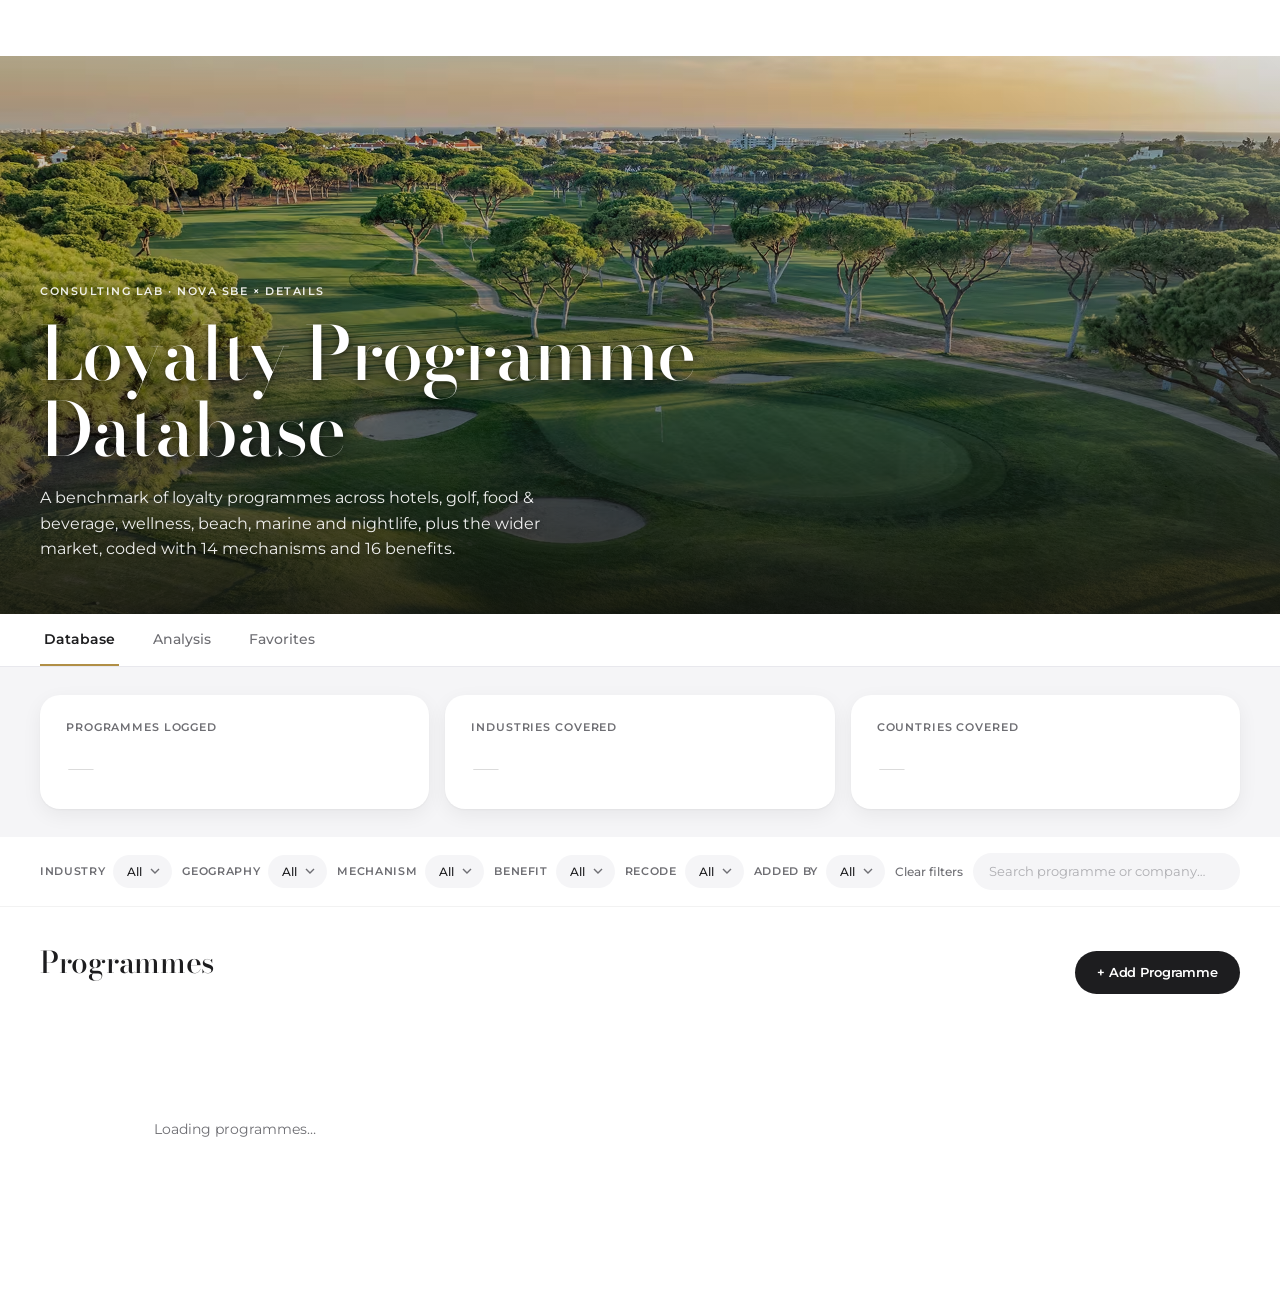
==== commit 671f4ac9: "Remove scorecard tiers/ranks from the site; only definitions remain. Favourites trimmed to what the " ====
--- a/index.html
+++ b/index.html
@@ -4,7 +4,7 @@
 <meta charset="UTF-8" />
 <meta name="viewport" content="width=device-width, initial-scale=1.0" />
 <title>Database · Details Loyalty Hub</title>
-<link rel="stylesheet" href="assets/style.css" />
+<link rel="stylesheet" href="assets/style.css?v=20261022131223" />
 </head>
 <body>
 
@@ -15,7 +15,7 @@
   <div class="hero-content">
     <div class="hero-eyebrow">Consulting Lab · Nova SBE × Details</div>
     <h1 class="hero-title">Loyalty Programme Database</h1>
-    <p class="hero-body">A benchmark of loyalty programmes across hotels, golf, food &amp; beverage, wellness, beach, marine and nightlife, plus the wider market, coded with the same 14 mechanisms and 16 benefits as the Steering scorecards.</p>
+    <p class="hero-body">A benchmark of loyalty programmes across hotels, golf, food &amp; beverage, wellness, beach, marine and nightlife, plus the wider market, coded with 14 mechanisms and 16 benefits.</p>
   </div>
 </header>
 
@@ -90,6 +90,42 @@
 
 <div id="add-programme-root"></div>
 
-<script type="module" src="assets/database.js"></script>
+<script type="importmap" data-bump>
+{
+ "imports": {
+  "./assets/analysis.js": "./assets/analysis.js?v=20261022131223",
+  "./assets/analysisData.js": "./assets/analysisData.js?v=20261022131223",
+  "./assets/app.js": "./assets/app.js?v=20261022131223",
+  "./assets/appSettings.js": "./assets/appSettings.js?v=20261022131223",
+  "./assets/backLink.js": "./assets/backLink.js?v=20261022131223",
+  "./assets/chartToolbar.js": "./assets/chartToolbar.js?v=20261022131223",
+  "./assets/charts.js": "./assets/charts.js?v=20261022131223",
+  "./assets/customOptions.js": "./assets/customOptions.js?v=20261022131223",
+  "./assets/database.js": "./assets/database.js?v=20261022131223",
+  "./assets/definitions.js": "./assets/definitions.js?v=20261022131223",
+  "./assets/favorites.js": "./assets/favorites.js?v=20261022131223",
+  "./assets/fields.js": "./assets/fields.js?v=20261022131223",
+  "./assets/figures.js": "./assets/figures.js?v=20261022131223",
+  "./assets/filterUrlSync.js": "./assets/filterUrlSync.js?v=20261022131223",
+  "./assets/insight.js": "./assets/insight.js?v=20261022131223",
+  "./assets/insightModal.js": "./assets/insightModal.js?v=20261022131223",
+  "./assets/labExplore.js": "./assets/labExplore.js?v=20261022131223",
+  "./assets/labRelate.js": "./assets/labRelate.js?v=20261022131223",
+  "./assets/likes.js": "./assets/likes.js?v=20261022131223",
+  "./assets/map.js": "./assets/map.js?v=20261022131223",
+  "./assets/mapData.js": "./assets/mapData.js?v=20261022131223",
+  "./assets/options.js": "./assets/options.js?v=20261022131223",
+  "./assets/programme.js": "./assets/programme.js?v=20261022131223",
+  "./assets/richText.js": "./assets/richText.js?v=20261022131223",
+  "./assets/settings.js": "./assets/settings.js?v=20261022131223",
+  "./assets/source.js": "./assets/source.js?v=20261022131223",
+  "./assets/sourceModal.js": "./assets/sourceModal.js?v=20261022131223",
+  "./assets/sources.js": "./assets/sources.js?v=20261022131223",
+  "./assets/supabase.js": "./assets/supabase.js?v=20261022131223",
+  "./assets/teamMembers.js": "./assets/teamMembers.js?v=20261022131223"
+ }
+}
+</script>
+<script type="module" src="assets/database.js?v=20261022131223"></script>
 </body>
 </html>
--- a/assets/style.css
+++ b/assets/style.css
@@ -1369,33 +1369,18 @@
   .filter-add-panel { width: calc(100vw - 40px); right: -20px; }
 }
 
-/* ---- Analysis: Scorecard workspace ---- */
-.sc-head { display: flex; align-items: center; gap: 20px; flex-wrap: wrap; margin-bottom: 14px; }
-.sc-toggle { display: inline-flex; background: var(--surface-alt); border-radius: 999px; padding: 4px; }
-.sc-pill { border: 0; background: transparent; padding: 8px 18px; border-radius: 999px; font: inherit; font-weight: 600; color: var(--muted); cursor: pointer; }
-.sc-pill.active { background: var(--white); color: var(--dark); box-shadow: 0 1px 3px rgba(0,0,0,.12); }
-.sc-note { color: var(--muted); font-size: 13px; max-width: 760px; }
-.sc-legend { display: flex; gap: 8px; align-items: center; flex-wrap: wrap; margin-bottom: 14px; }
-.sc-tier { display: inline-block; padding: 3px 10px; border-radius: 999px; font-size: 12px; font-weight: 600; }
-.tier-prioritize { color: #1f5f3a; background: #dff0e5; }
-.tier-consider { color: #8a6a1c; background: #f6ecd2; }
-.tier-exclude { color: #6e6e73; background: #ececef; }
-.sc-table-wrap { overflow-x: auto; }
-.sc-table { width: 100%; border-collapse: collapse; font-size: 14px; }
-.sc-table th { text-align: left; font-size: 12px; color: var(--muted); font-weight: 600; padding: 8px 10px; border-bottom: 1px solid var(--border, #e5e5ea); white-space: nowrap; }
-.sc-table td { padding: 9px 10px; border-bottom: 1px solid var(--border, #eee); vertical-align: middle; }
-.sc-n { display: block; font-weight: 400; font-size: 11px; }
-.sc-name { min-width: 230px; }
-.sc-family { display: block; color: var(--muted); font-size: 12px; }
-.sc-rank { color: var(--muted); width: 28px; }
-.sc-cell { text-align: center; min-width: 52px; font-variant-numeric: tabular-nums; }
-.sc-link { background: none; border: 0; color: var(--accent); font: inherit; font-weight: 600; cursor: pointer; text-decoration: underline; }
-
 /* ---- Identity: create profile ---- */
 .identity-create { display: flex; gap: 8px; margin-bottom: 8px; }
 .identity-create input { flex: 1; padding: 11px 14px; border: 1px solid var(--border, #d8d8de); border-radius: 10px; font: inherit; }
 .identity-error { color: var(--red); font-size: 13px; margin-bottom: 8px; }
 .identity-or { color: var(--muted); font-size: 12px; margin: 22px 0 10px; text-transform: uppercase; letter-spacing: .06em; }
-.tier-chip.tier-prioritize { color: #1f5f3a; background: #dff0e5; }
-.tier-chip.tier-consider { color: #8a6a1c; background: #f6ecd2; }
-.tier-chip.tier-exclude { color: #6e6e73; background: #ececef; }
+
+/* ---- Hover definitions (mechanisms / benefits) ---- */
+.def-tip { position: fixed; z-index: 10000; max-width: 340px; background: #1c1c1e; color: #fff; border-radius: 12px; padding: 12px 14px; font-size: 13px; line-height: 1.45; box-shadow: 0 10px 30px rgba(0,0,0,.28); pointer-events: none; }
+.def-tip .def-name { font-weight: 700; font-size: 14px; }
+.def-tip .def-meta { color: #b9b9c0; font-size: 11px; text-transform: uppercase; letter-spacing: .05em; margin: 2px 0 8px; }
+
+.identity-pick.selected { background: var(--accent-light); outline: 2px solid var(--accent); }
+.identity-pick small { display: block; font-size: 11px; font-weight: 400; color: var(--muted); }
+.identity-grid { max-height: 280px; overflow-y: auto; }
+a.btn-primary { display: inline-flex; align-items: center; gap: 4px; text-decoration: none; }
